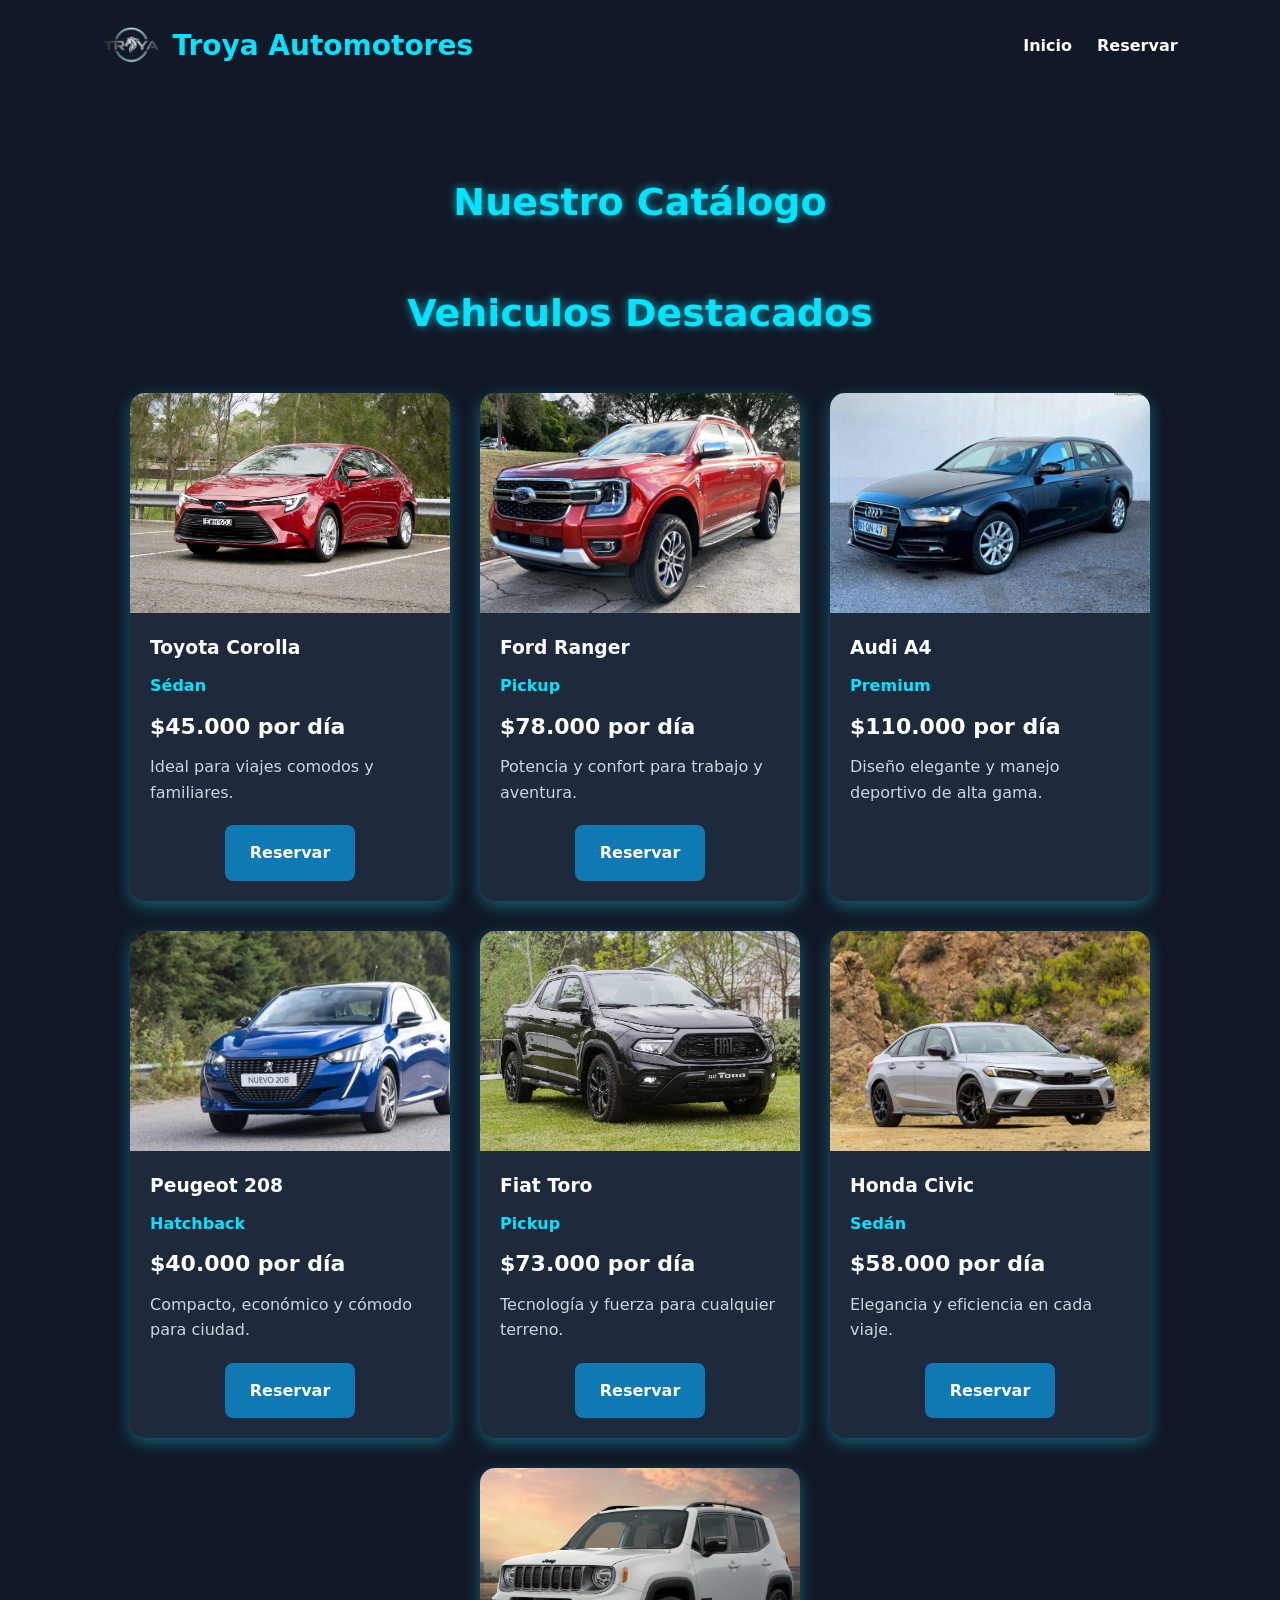
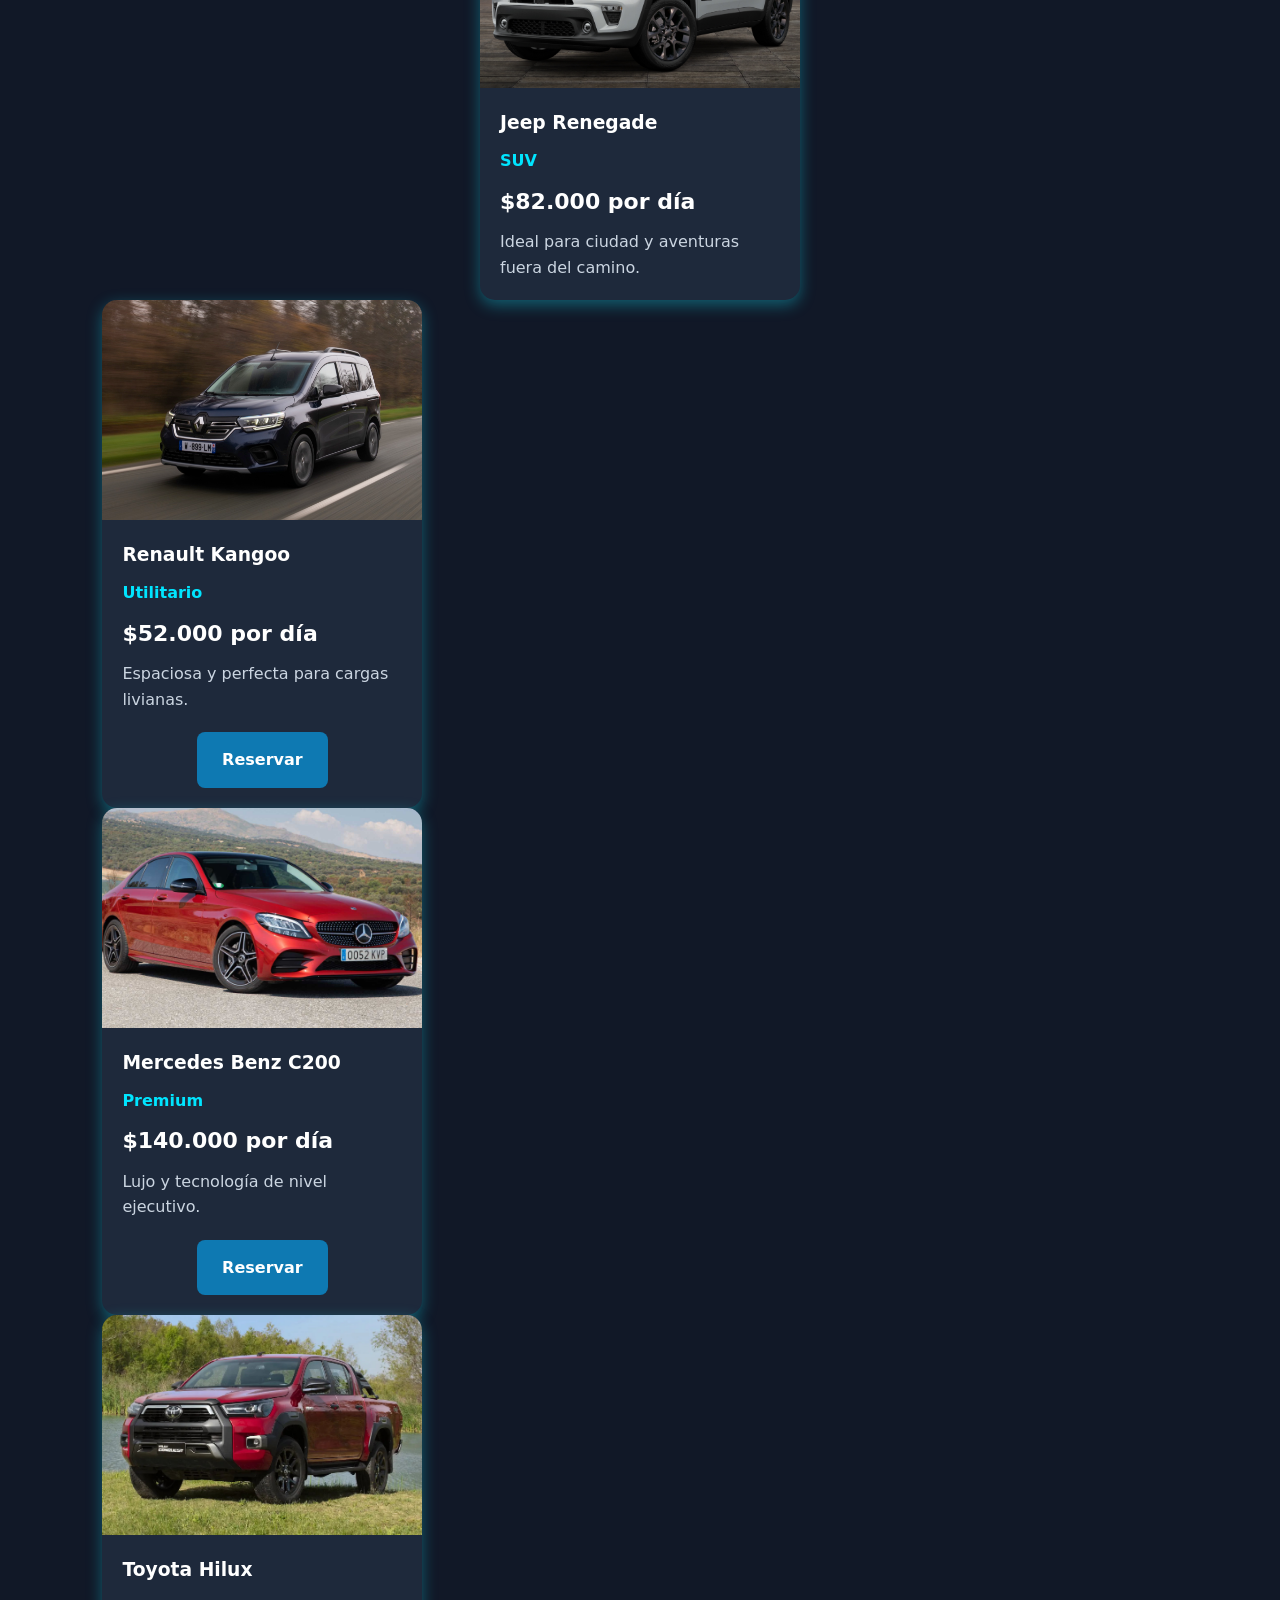
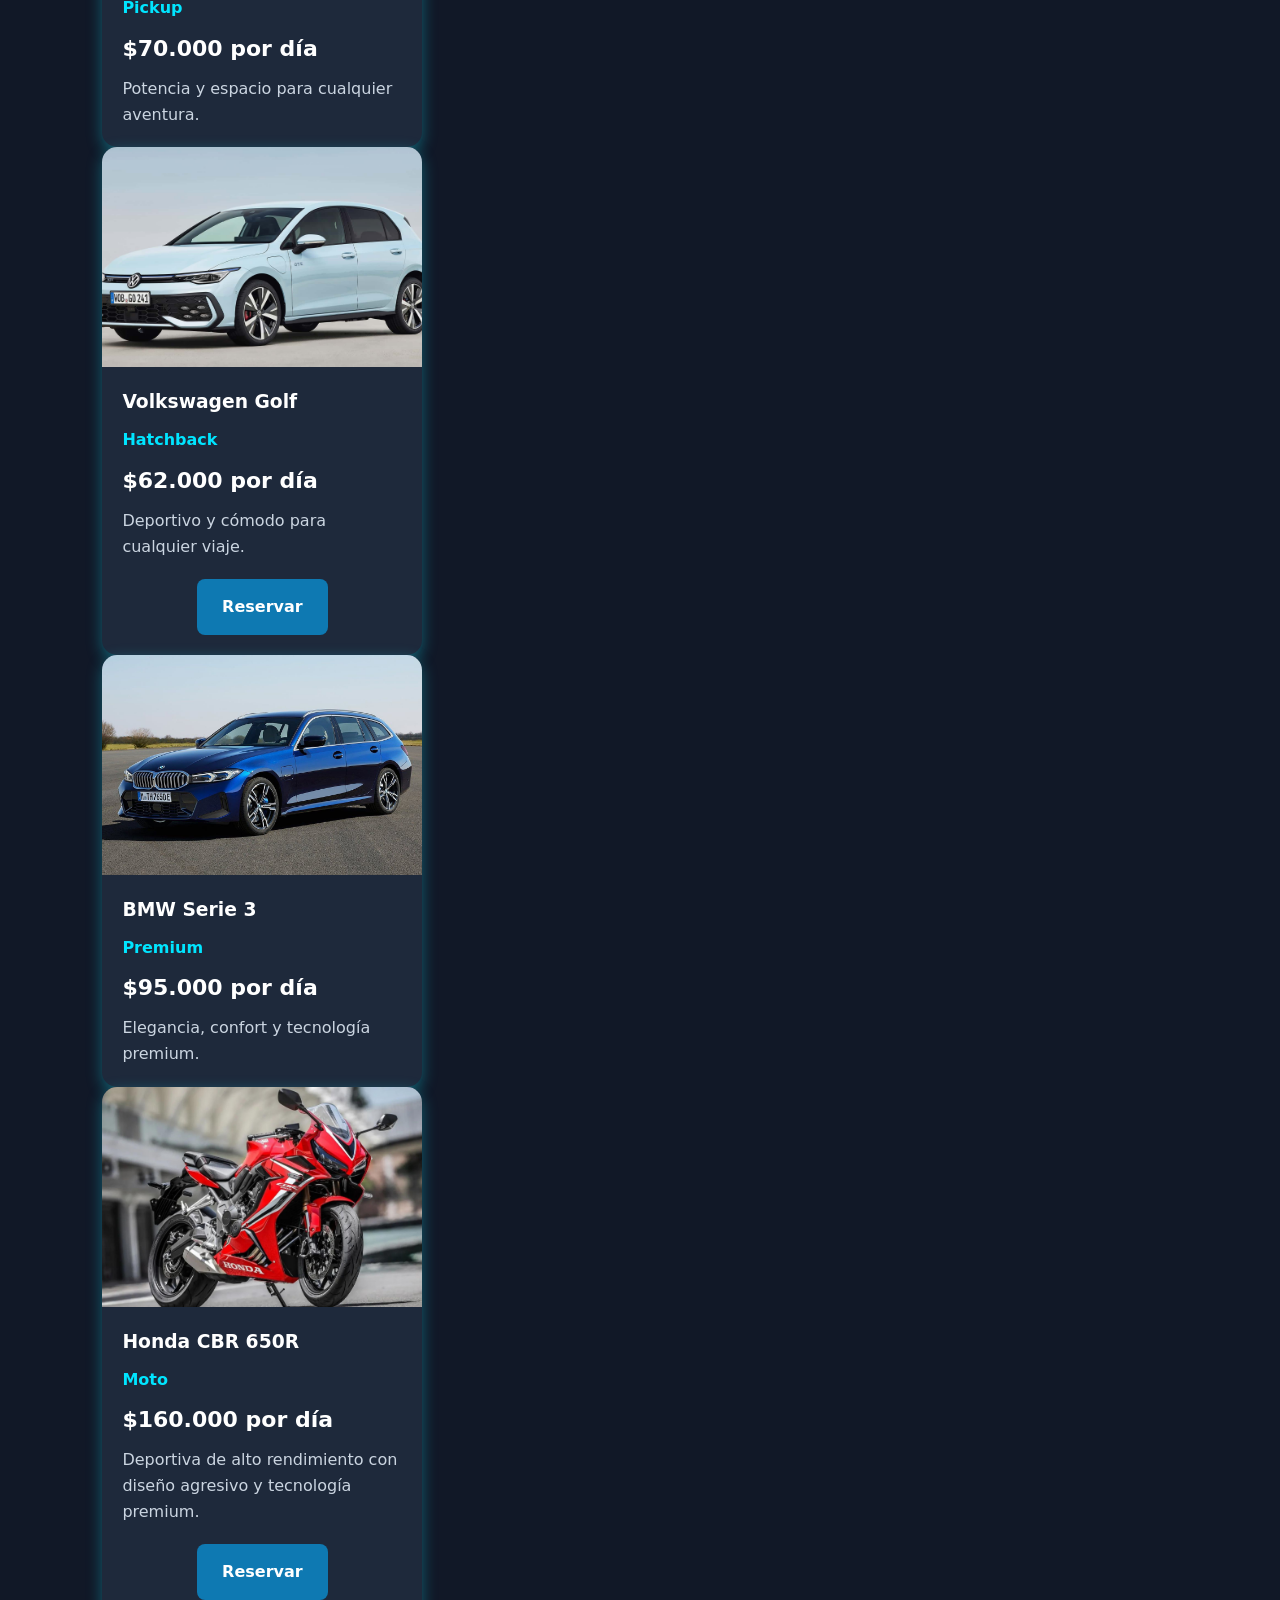
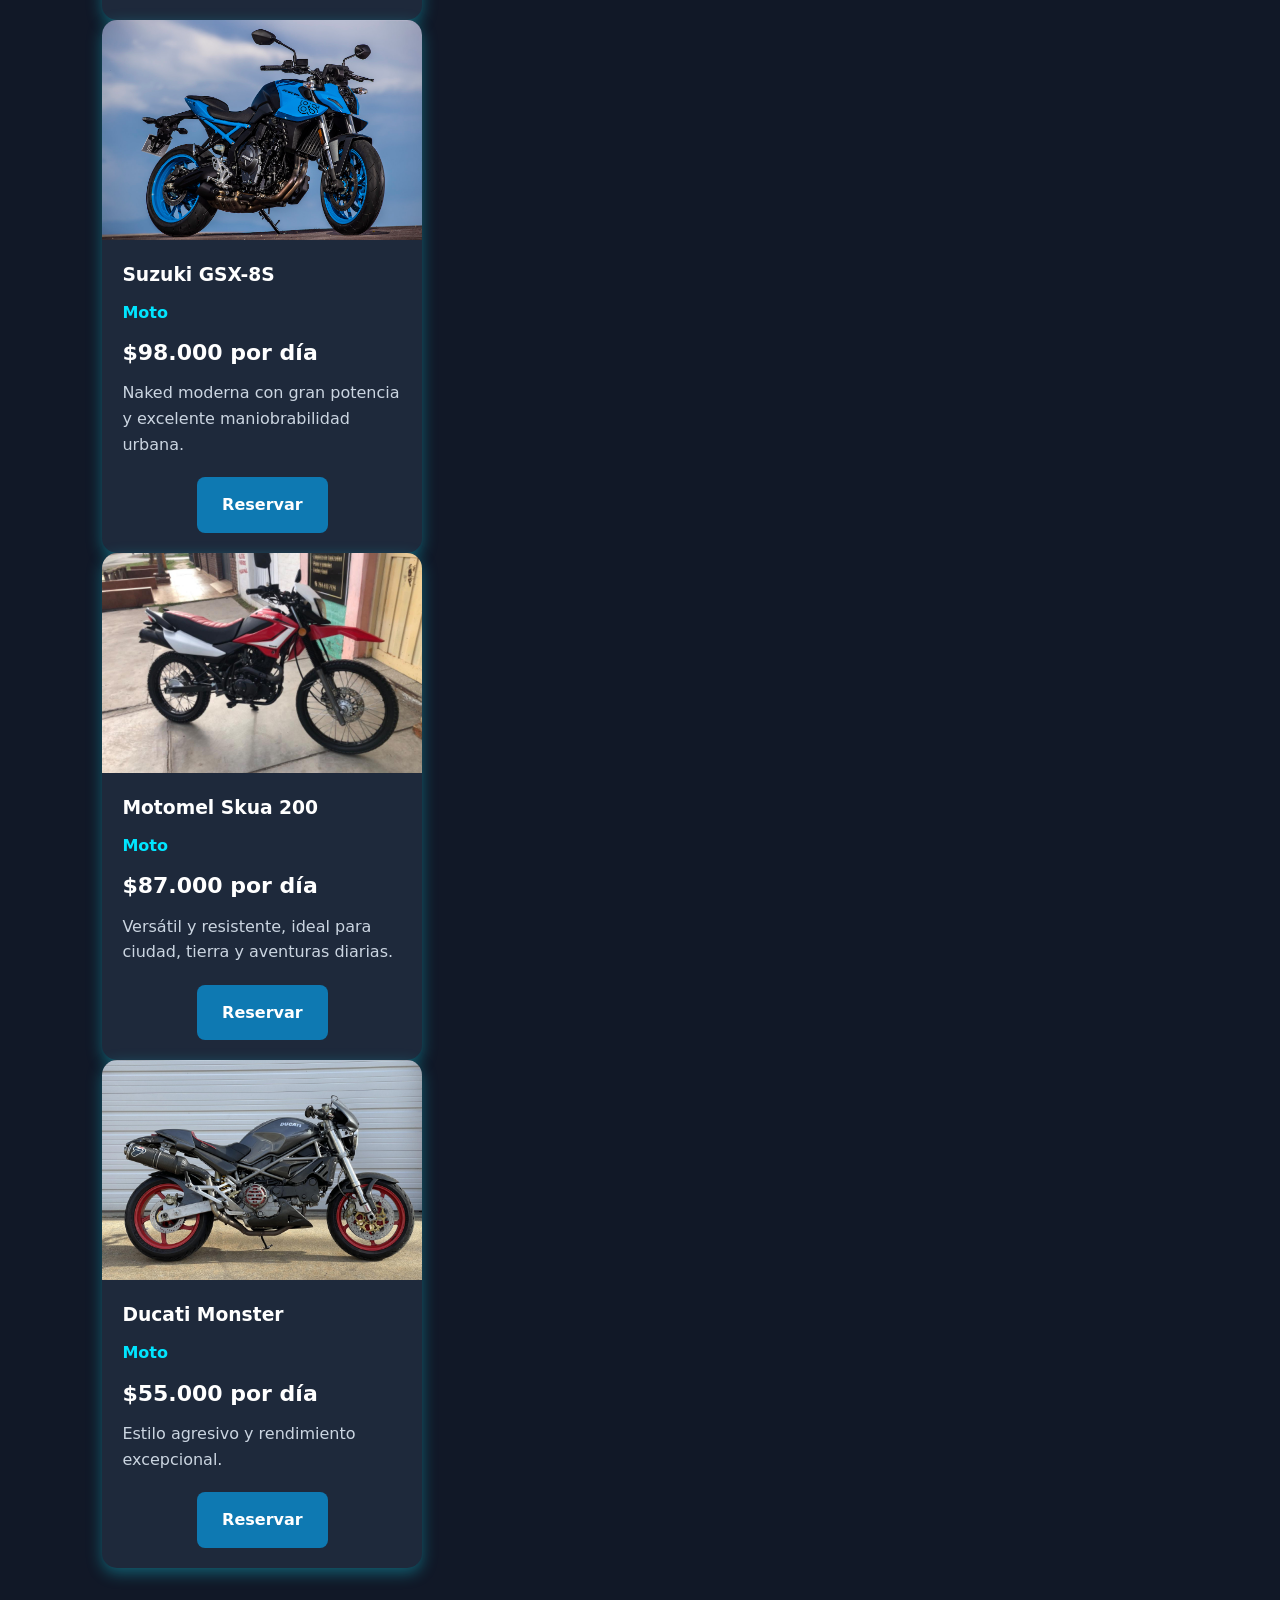
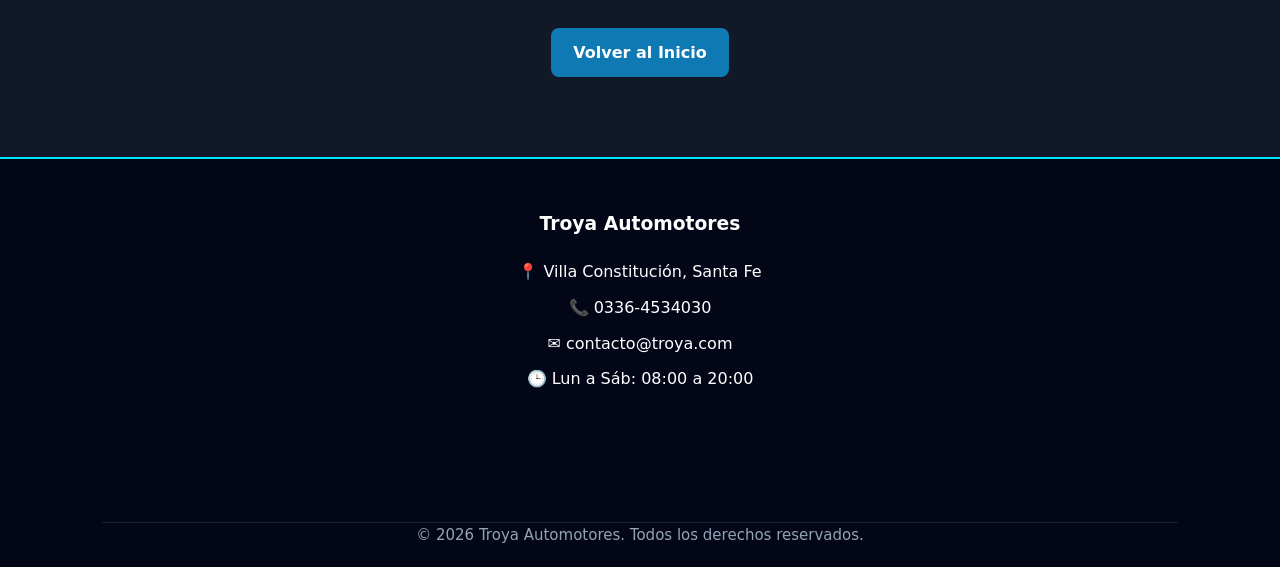
==== catalogo.html @ 3809ef0b "agregacion de autos" ====
<!doctype html>
<html lang="es">

<head>
    <meta charset="UTF-8" />

    <meta name="viewport" content="width=device-width, initial-scale=1.0" />

    <title>Catálogo | Troya Automotores</title>

    <link rel="stylesheet" href="css/styles.css" />

    <link rel="stylesheet" href="css/cards.css" />

    <link rel="stylesheet" href="css/responsive.css" />
</head>

<body>
    <header>
        <a href="index.html" class="logo">
            <img src="img/LOGO_troya.png" alt="Logo" />

            <h1>Troya Automotores</h1>
        </a>

        <nav>
            <ul>
                <li><a href="index.html">Inicio</a></li>

                <li><a href="reserva.html">Reservar</a></li>
            </ul>
        </nav>
    </header>

    <main>
        <section class="vehiculos" id="vehiculos">
            <h2>Nuestro Catálogo</h2>
            <h2>Vehiculos Destacados</h2>
            <div class="vehiculos-container">
                <article class="vehiculo-card">
                    <img src="/img/TOYOTA_COROLLA.jpeg" alt="Toyota Corolla" />
                    <h3>Toyota Corolla</h3>
                    <p class="tipo">Sédan</p>
                    <p class="precio">$45.000 por día</p>
                    <p class="descripcion">Ideal para viajes comodos y familiares.</p>
                    <a href="reserva.html" class="btn">
                        Reservar
                    </a>
                </article>

                <article class="vehiculo-card">
                    <img src="img/FORD_RANGER.jpg" alt="Ford Ranger" />

                    <h3>Ford Ranger</h3>

                    <p class="tipo">Pickup</p>

                    <p class="precio">$78.000 por día</p>

                    <p class="descripcion">
                        Potencia y confort para trabajo y aventura.
                    </p>
                    <a href="reserva.html" class="btn">
                        Reservar
                    </a>
                </article>

                <article class="vehiculo-card">
                    <img src="img/AUDI_A4.jpg" alt="Audi A4" />

                    <h3>Audi A4</h3>

                    <p class="tipo">Premium</p>

                    <p class="precio">$110.000 por día</p>

                    <p class="descripcion">
                        Diseño elegante y manejo deportivo de alta gama.
                    </p>
                </article>

                <article class="vehiculo-card">
                    <img src="/img/PEUGEOT_208.jpg" alt="Peugeot 208" />

                    <h3>Peugeot 208</h3>

                    <p class="tipo">Hatchback</p>

                    <p class="precio">$40.000 por día</p>

                    <p class="descripcion">
                        Compacto, económico y cómodo para ciudad.
                    </p>
                    <a href="reserva.html" class="btn">
                        Reservar
                    </a>
                </article>

                <article class="vehiculo-card">
                    <img src="/img/FIAT_TORO.jpg" alt="Fiat Toro" />

                    <h3>Fiat Toro</h3>

                    <p class="tipo">Pickup</p>

                    <p class="precio">$73.000 por día</p>

                    <p class="descripcion">
                        Tecnología y fuerza para cualquier terreno.
                    </p>
                    <a href="reserva.html" class="btn">
                        Reservar
                    </a>
                </article>

                <article class="vehiculo-card">
                    <img src="/img/HONDA_CIVIC.jpg" alt="Honda Civic" />

                    <h3>Honda Civic</h3>

                    <p class="tipo">Sedán</p>

                    <p class="precio">$58.000 por día</p>

                    <p class="descripcion">
                        Elegancia y eficiencia en cada viaje.
                    </p>
                    <a href="reserva.html" class="btn">
                        Reservar
                    </a>
                </article>

                <article class="vehiculo-card">
                    <img src="img/JEEP_RENEGADE.jpg" alt="Jeep Renegade" />

                    <h3>Jeep Renegade</h3>

                    <p class="tipo">SUV</p>

                    <p class="precio">$82.000 por día</p>

                    <p class="descripcion">
                        Ideal para ciudad y aventuras fuera del camino.
                    </p>
                </article>
            </div>

            <article class="vehiculo-card">
                <img src="/img/RENAULT_KANGOO.jpg" alt="Renault Kangoo" />

                <h3>Renault Kangoo</h3>

                <p class="tipo">Utilitario</p>

                <p class="precio">$52.000 por día</p>

                <p class="descripcion">
                    Espaciosa y perfecta para cargas livianas.
                </p>
                <a href="reserva.html" class="btn">
                    Reservar
                </a>
            </article>

            <article class="vehiculo-card">
                <img src="/img/MERCEDES_C200.jpg" alt="Mercedes Benz C200" />

                <h3>Mercedes Benz C200</h3>

                <p class="tipo">Premium</p>

                <p class="precio">$140.000 por día</p>

                <p class="descripcion">
                    Lujo y tecnología de nivel ejecutivo.
                </p>
                <a href="reserva.html" class="btn">
                    Reservar
                </a>
            </article>

            <article class="vehiculo-card">
                <img src="img/HILUX.jpeg" alt="Toyota Hilux" />

                <h3>Toyota Hilux</h3>

                <p class="tipo">Pickup</p>

                <p class="precio">$70.000 por día</p>

                <p class="descripcion">
                    Potencia y espacio para cualquier aventura.
                </p>
            </article>

            <article class="vehiculo-card">
                <img src="/img/VW_GOLF.jpg" alt="Volkswagen Golf" />

                <h3>Volkswagen Golf</h3>

                <p class="tipo">Hatchback</p>

                <p class="precio">$62.000 por día</p>

                <p class="descripcion">
                    Deportivo y cómodo para cualquier viaje.
                </p>
                <a href="reserva.html" class="btn">
                    Reservar
                </a>
            </article>

            <article class="vehiculo-card">
                <img src="img/BMW_SERIES3.jpeg" alt="BMW Serie 3" />

                <h3>BMW Serie 3</h3>

                <p class="tipo">Premium</p>

                <p class="precio">$95.000 por día</p>

                <p class="descripcion">Elegancia, confort y tecnología premium.</p>
            </article>

            <article class="vehiculo-card">
                <img src="/img/CBR.jpg" alt="Honda CBR 650R" />

                <h3>Honda CBR 650R </h3>

                <p class="tipo">Moto</p>

                <p class="precio">$160.000 por día</p>

                <p class="descripcion">
                    Deportiva de alto rendimiento con diseño agresivo y tecnología premium.
                </p>
                <a href="reserva.html" class="btn">
                    Reservar
                </a>
            </article>

            <article class="vehiculo-card">
                <img src="/img/SUZUKI_GSX.jpg" alt="SUZUKI GSX-8S" />

                <h3>Suzuki GSX-8S</h3>

                <p class="tipo">Moto</p>

                <p class="precio">$98.000 por día</p>

                <p class="descripcion">
                    Naked moderna con gran potencia y excelente maniobrabilidad urbana.
                </p>
                <a href="reserva.html" class="btn">
                    Reservar
                </a>
            </article>

            <article class="vehiculo-card">
                <img src="/img/SKUA.jpg" alt="Motomel Skua" />

                <h3>Motomel Skua 200</h3>

                <p class="tipo">Moto</p>

                <p class="precio">$87.000 por día</p>

                <p class="descripcion">
                    Versátil y resistente, ideal para ciudad, tierra y aventuras diarias.
                </p>
                <a href="reserva.html" class="btn">
                    Reservar
                </a>
            </article>

            <article class="vehiculo-card">
                <img src="/img/DUCATI_MONSTER.jpeg" alt="Ducati Monster" />

                <h3>Ducati Monster</h3>

                <p class="tipo">Moto</p>

                <p class="precio">$55.000 por día</p>

                <p class="descripcion">
                    Estilo agresivo y rendimiento excepcional.
                </p>
                <a href="reserva.html" class="btn">
                    Reservar
                </a>
            </article>
            </div>
            <div class="volver-inicio">

                <a href="index.html" class="btn">
                    Volver al Inicio
                </a>

            </div>
        </section>

        </section>
    </main>
    <footer>

        <div class="footer-info">

            <h3>Troya Automotores</h3>

            <p>📍 Villa Constitución, Santa Fe</p>

            <p>📞 0336-4534030</p>

            <p>✉ contacto@troya.com</p>

            <p>🕒 Lun a Sáb: 08:00 a 20:00</p>

        </div>
        <div class="footer-copy">
            <p>
                © 2026 Troya Automotores. Todos los derechos reservados.
            </p>
        </div>

    </footer>
</body>

</html>
---- css/styles.css ----
/* RESET */
* {
  margin: 0;
  padding: 0;
  box-sizing: border-box;
}

html {
  scroll-behavior: smooth;
}

/* GENERALES */
body {
  font-family:
    system-ui,
    -apple-system,
    BlinkMacSystemFont,
    "Segoe UI",
    Roboto,
    Oxygen,
    Ubuntu,
    Cantarell,
    "Open Sans",
    "Helvetica Neue",
    sans-serif;

  background-color: #0b0f19;

  color: white;

  line-height: 1.6;
}

img {
  width: 100%;
  display: block;
}

a {
  text-decoration: none;
}

ul {
  list-style: none;
}

/* BOTONES */
.btn {
  background-color: #0e79b2;

  color: white;

  padding: 12px 22px;

  border-radius: 8px;

  font-weight: bold;

  transition: 0.3s;
}

.btn:hover {
  background-color: #084298;
}

/* HEADER */
header {
  background-color: #111827;

  display: flex;

  justify-content: space-between;

  align-items: center;

  padding: 20px 8%;

  box-shadow: 0 2px 10px rgba(0, 0, 0, 0.1);

  position: sticky;

  top: 0;

  z-index: 100;
}
header .btn {
  width: fit-content;
}

.logo {
  display: flex;

  align-items: center;

  gap: 10px;
}

.logo img {
  width: 60px;
}

.logo h1 {
  color: #00e5ff;

  font-size: 28px;
}

nav ul {
  display: flex;

  gap: 25px;
}

nav a {
  color: white;

  font-weight: 600;

  position: relative;

  transition: 0.3s;
}

nav a::after {
  content: "";

  position: absolute;

  left: 0;
  bottom: -6px;

  width: 0%;
  height: 2px;

  background-color: #00e5ff;

  transition: 0.3s;
}

nav a:hover::after {
  width: 100%;
}

nav a:hover {
  color: #00e5ff;
}

/* HERO */
.hero {
  min-height: 100vh;

  background-image: url(/img/INICIO.png);

  background-size: cover;

  background-position: center;

  position: relative;

  display: flex;

  align-items: center;

  justify-content: flex-start;

  text-align: left;

  padding: 0 8%;
}

.overlay {
  position: absolute;

  width: 100%;
  height: 100%;

  background-color: rgba(0, 0, 0, 0.1);

  top: 0;
  left: 0;

  pointer-events: none;
}

.hero-content {
  position: relative;

  z-index: 2;

  max-width: 700px;

  display: flex;

  flex-direction: column;

  align-items: flex-start;

  gap: 20px;

  transform: translateY(20px);
}

.hero-content h2 {
  font-size: 64px;

  line-height: 1.1;

  color: #00f0ff;

  text-shadow:
    0 0 10px rgba(0, 229, 255, 0.8),
    0 0 20px rgba(0, 229, 255, 0.7),
    0 0 40px rgba(0, 229, 255, 0.5);
}

.hero-content p {
  font-size: 22px;

  max-width: 600px;

  color: #f1f5f9;

  line-height: 1.7;
}

.hero-content .btn {
  margin-top: 10px;
}
/* HERO RESERVA */
.hero-reserva {
  min-height: 60vh;

  background-image: url(/img/BANNER.png);

  background-size: cover;

  background-position: center;

  position: relative;

  display: flex;

  align-items: center;

  justify-content: center;

  text-align: center;

  padding: 0 8%;
}

.hero-reserva-content {
  position: relative;

  z-index: 2;

  max-width: 800px;

  padding: 40px;

  border-radius: 20px;
}

.hero-reserva-content h2 {
  font-size: 60px;

  color: #00e5ff;

  margin-bottom: 20px;

  text-shadow: 0 0 20px rgba(0, 229, 255, 0.8);
}

.hero-reserva-content p {
  font-size: 22px;

  color: #f1f5f9;
}

/* FORMULARIO */
.reserva-section {
  padding: 100px 8%;
}

.form-reserva {
  background-color: #111827;

  padding: 50px;

  border-radius: 20px;

  display: flex;

  flex-direction: column;

  gap: 30px;

  box-shadow: 0 0 25px rgba(0, 229, 255, 0.25);

  max-width: 1000px;

  margin: auto;
}

.form-group {
  display: flex;

  flex-direction: column;

  gap: 10px;
}

.form-group label {
  color: #00e5ff;

  font-weight: bold;
}

.form-group input,
.form-group select,
.form-group textarea {
  padding: 15px;

  border: 2px solid transparent;

  border-radius: 10px;

  background-color: #1e293b;

  color: white;

  font-size: 16px;

  outline: none;

  transition: 0.3s;
}

.form-group input:focus,
.form-group select:focus,
.form-group textarea:focus {
  border-color: #00e5ff;

  box-shadow: 0 0 15px rgba(0, 229, 255, 0.5);
}

.radio-group,
.checkbox-group {
  display: flex;

  flex-wrap: wrap;

  gap: 20px;

  color: white;
}

.form-buttons {
  display: flex;

  justify-content: center;

  gap: 20px;

  flex-wrap: wrap;
}

.limpiar {
  background-color: #ef4444;
}

.limpiar:hover {
  background-color: #dc2626;
}

/* SECCIONES */
section {
  padding: 80px 8%;
}

section h2 {
  text-align: center;

  font-size: 38px;

  margin-bottom: 50px;

  color: #00e5ff;

  text-shadow: 0 0 10px rgba(19, 225, 248, 0.7);
}

/* NOSOTROS */
.nosotros {
  display: flex;

  align-items: center;

  justify-content: space-between;

  gap: 60px;

  min-height: 80vh;

  padding: 100px 8%;
}

.nosotros-text {
  flex: 2;
}

.nosotros-text h2 {
  font-size: 42px;

  text-align: left;

  margin-bottom: 30px;
}

.nosotros-text p {
  font-size: 18px;

  margin-bottom: 25px;

  color: #cbd5e1;

  line-height: 1.8;
}

.nosotros-image {
  flex: 1;
}

.nosotros-image img {
  border-radius: 20px;
}

/* FOOTER */
footer {
  background-color: #020617;

  color: white;

  border-top: 2px solid #00e5ff;

  display: flex;

  justify-content: center;

  align-items: flex-start;

  flex-wrap: wrap;

  gap: 120px;

  padding: 50px 8% 10px;

  text-align: center;
}

footer h3 {
  margin-bottom: 20px;
}

footer p {
  margin-bottom: 10px;
}
.footer-copy {
  width: 100%;

  text-align: center;

  border-top: 1px solid rgba(255, 255, 255, 0.1);
}

.footer-copy p {
  color: #94a3b8;

  font-size: 15px;
}
---- css/cards.css ----
/* SERVICIOS */
.cards-container {
  display: flex;

  justify-content: center;

  flex-wrap: wrap;

  gap: 40px;

  padding-top: 30px;
}

.card {
  background-color: #1e293b;

  width: 320px;

  height: 260px;

  border-radius: 20px;

  overflow: hidden;

  position: relative;

  display: flex;

  flex-direction: column;

  justify-content: flex-end;

  padding: 25px;

  box-shadow: 0 5px 15px rgba(19, 225, 248, 0.35);

  transition: 0.3s;
}

.card:hover {
  transform: translateY(-10px);

  box-shadow: 0 0 25px rgba(19, 225, 248, 0.8);
}

.card img {
  position: absolute;

  top: 0;
  left: 0;

  width: 100%;

  height: 100%;

  object-fit: cover;

  z-index: 1;
}
.card::before {
  content: "";

  position: absolute;

  inset: 0;

  background: rgba(0, 0, 0, 0.55);

  z-index: 2;
}

.card h3,
.card p {
  position: relative;

  z-index: 3;
}

.card h3 {
  color: #00e5ff;

  margin-bottom: 10px;

  font-size: 28px;
}
.card p {
  color: #f1f5f9;

  font-size: 17px;

  line-height: 1.6;
}

/* VEHICULOS */
.vehiculos {
  background-color: #111827;
}

.vehiculos-container {
  display: flex;

  justify-content: center;

  align-items: stretch;

  gap: 30px;

  flex-wrap: wrap;
}

.vehiculo-card {
  background-color: #1e293b;

  width: 320px;

  border-radius: 15px;

  overflow: hidden;

  box-shadow: 0 5px 15px rgba(19, 225, 248, 0.35);

  transition: 0.3s;

  display: flex;

  flex-direction: column;
}

.vehiculo-card:hover {
  transform: translateY(-10px);

  box-shadow: 0 0 25px rgba(19, 225, 248, 0.8);
}

.vehiculo-card img {
  height: 220px;

  object-fit: cover;
}

.vehiculo-card h3 {
  padding: 20px 20px 10px;
}

.vehiculo-card .btn {
  margin-top: auto;

  align-self: center;

  margin-bottom: 20px;

  padding: 15px 25px;
}

.tipo {
  color: #00e5ff;

  font-weight: bold;

  padding: 0 20px;
}

.precio {
  font-size: 22px;

  font-weight: bold;

  padding: 10px 20px;

  color: white;
}

.descripcion {
  padding: 0 20px 20px;

  color: #cbd5e1;
}
.volver-inicio {
  display: flex;

  justify-content: center;

  margin-top: 60px;
}
/* DESTACADOS */
.destacados {
  background-color: #111827;
}

.mini-carrusel {
  display: flex;

  gap: 25px;

  overflow-x: auto;

  padding-bottom: 20px;
}

.mini-carrusel .vehiculo-card {
  min-width: 320px;

  flex-shrink: 0;
}

.ver-mas {
  margin-top: 50px;

  display: flex;

  justify-content: center;
}
---- css/responsive.css ----
@media (max-width: 1200px) {
  .hero-content h2 {
    font-size: 52px;
  }

  .cards-container,
  .vehiculos-container {
    gap: 30px;
  }
}

@media (max-width: 992px) {
  header {
    flex-direction: column;

    gap: 20px;

    padding: 20px;
  }

  nav ul {
    flex-wrap: wrap;

    justify-content: center;
  }

  .hero {
    justify-content: center;

    text-align: center;

    padding: 100px 30px;
  }

  .hero-content {
    align-items: center;
  }

  .hero-content h2 {
    font-size: 46px;
  }

  .hero-content p {
    font-size: 18px;
  }

  .nosotros {
    flex-direction: column;

    text-align: center;
  }

  .nosotros-text h2 {
    text-align: center;
  }

  footer {
    gap: 50px;
  }
}

@media (max-width: 768px) {
  header {
    padding: 15px 20px;

    gap: 12px;

    position: relative;
  }

  .logo {
    flex-direction: column;

    gap: 5px;
  }

  .logo img {
    width: 45px;
  }

  .logo h1 {
    font-size: 26px;
  }

  nav ul {
    flex-direction: column;

    gap: 10px;
  }

  nav a {
    font-size: 17px;
  }

  header .btn {
    width: auto;

    padding: 10px 18px;

    font-size: 15px;
  }

  .hero {
    min-height: 50vh;

    background-position: left 10%;
  }

  .hero-content h2 {
    font-size: 34px;
  }

  .hero-content p {
    font-size: 16px;
  }

  section {
    padding: 60px 20px;
  }

  .card {
    width: 100%;
    max-width: 350px;

    height: 300px;
  }
}

@media (max-width: 480px) {
  header {
    padding: 15px;
  }

  .hero-content h2 {
    font-size: 30px;
  }

  .hero-content p {
    font-size: 15px;
  }

  section h2 {
    font-size: 26px;
  }

  .card {
    height: 320px;
  }

  .vehiculo-card img {
    height: 200px;
  }

  footer {
    padding: 40px 20px;
  }
}

@media (max-width: 300px) {
  body {
    overflow-x: hidden;
  }

  .hero-content h2 {
    font-size: 24px;
  }

  .hero-content p {
    font-size: 14px;
  }

  .logo h1 {
    font-size: 18px;
  }

  nav ul {
    gap: 12px;
  }

  .btn {
    padding: 10px;
    font-size: 14px;
  }
}
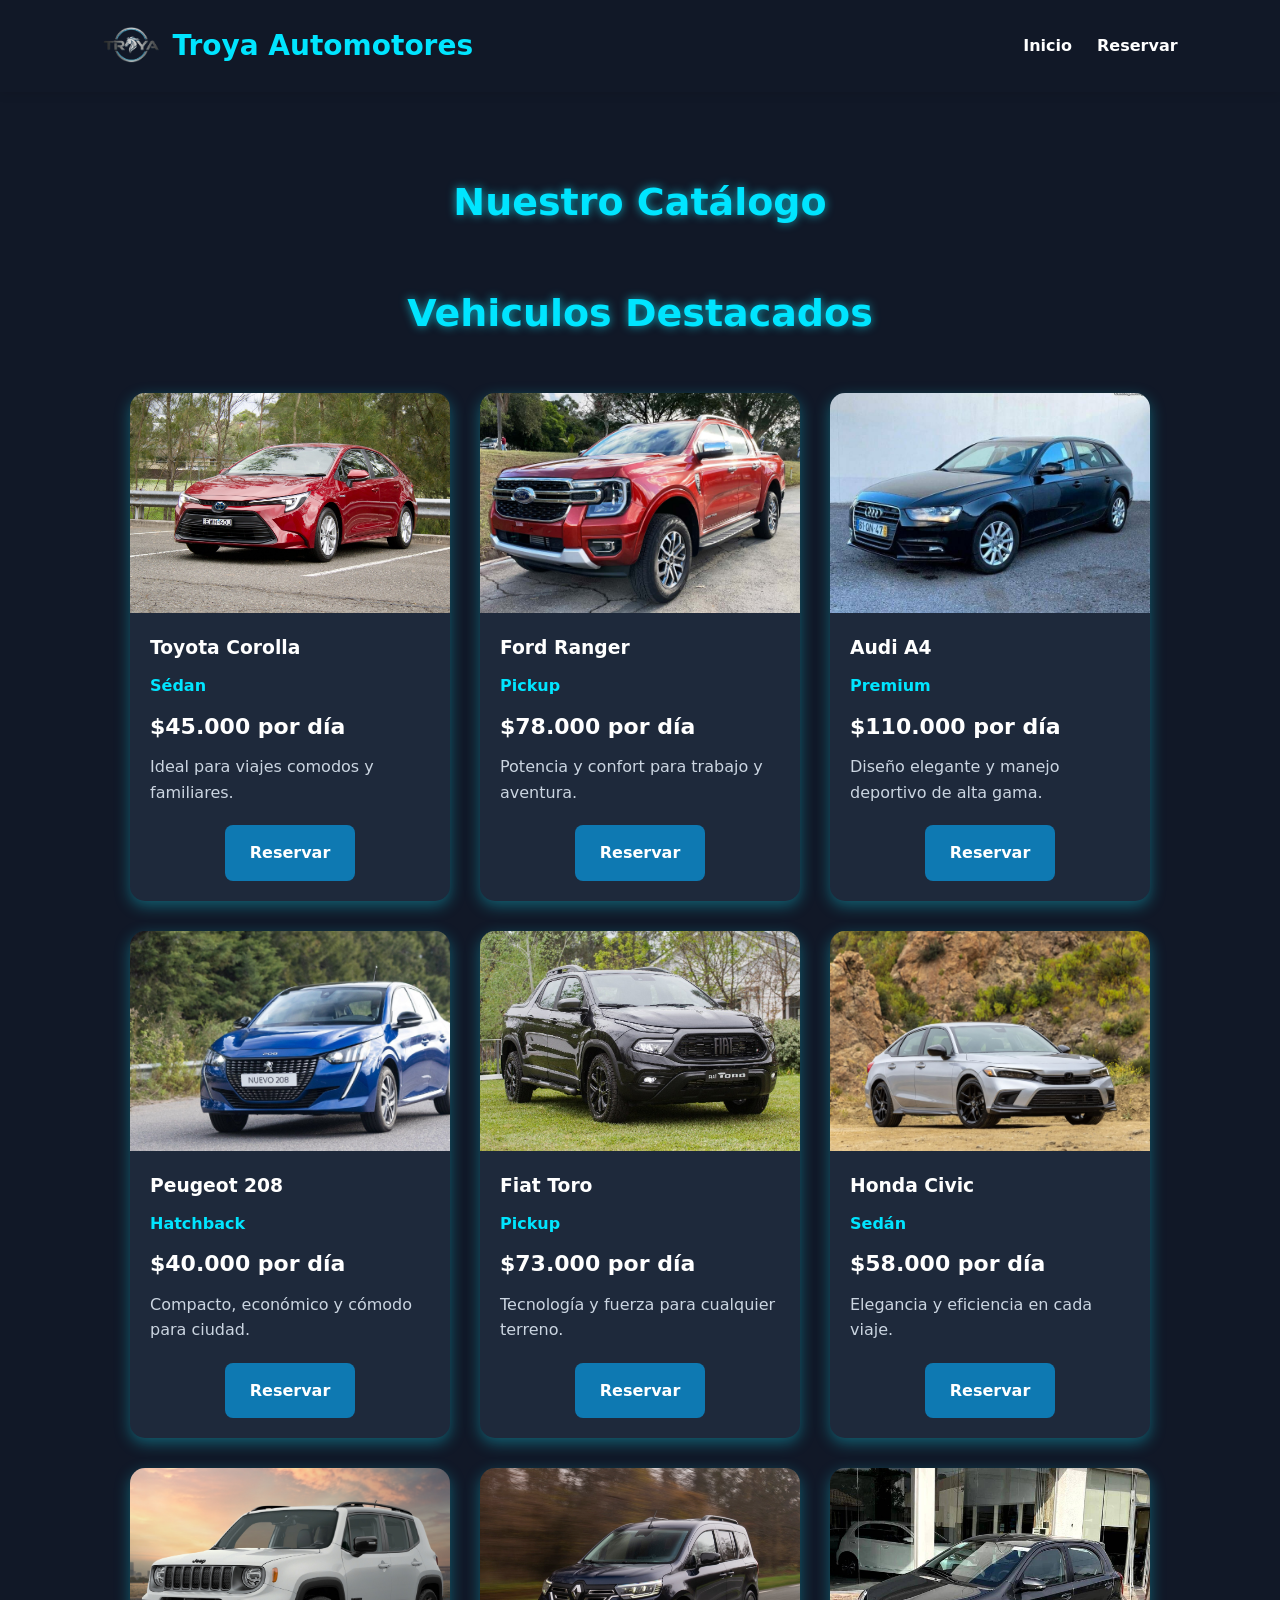
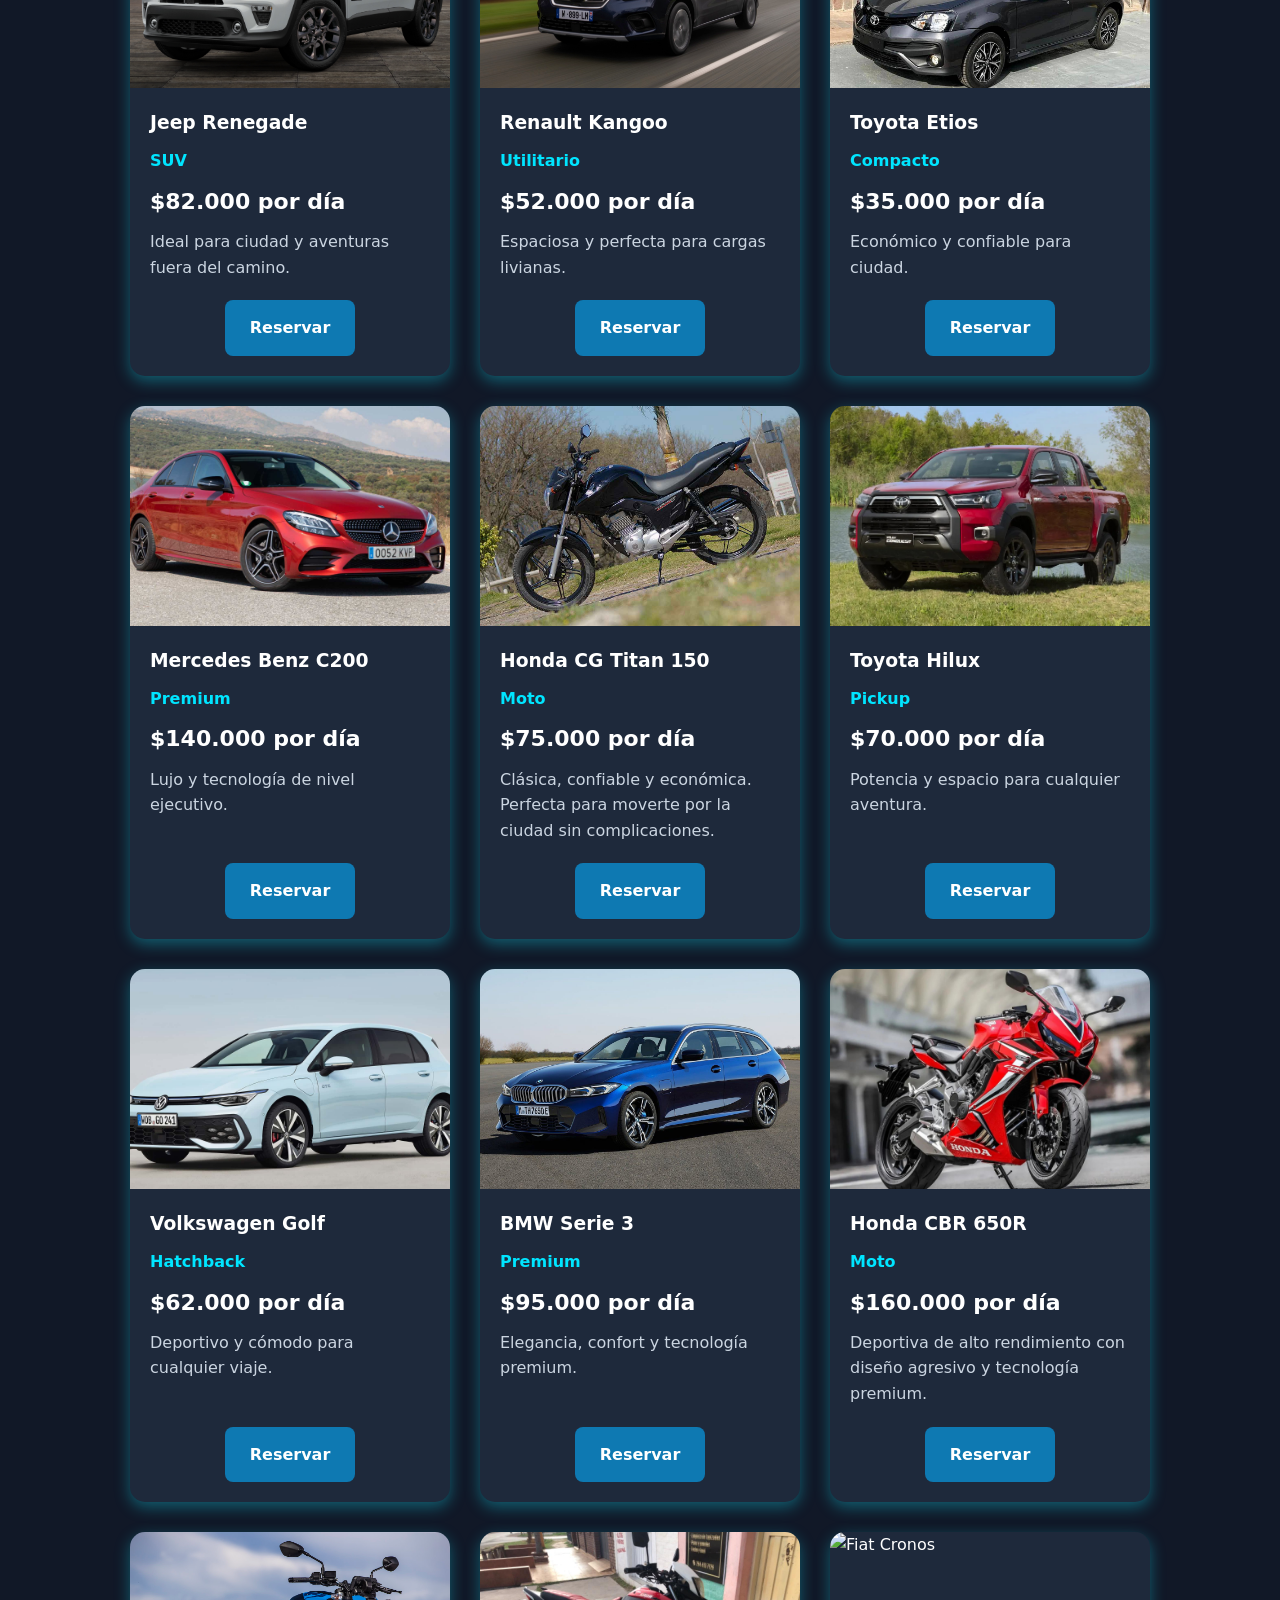
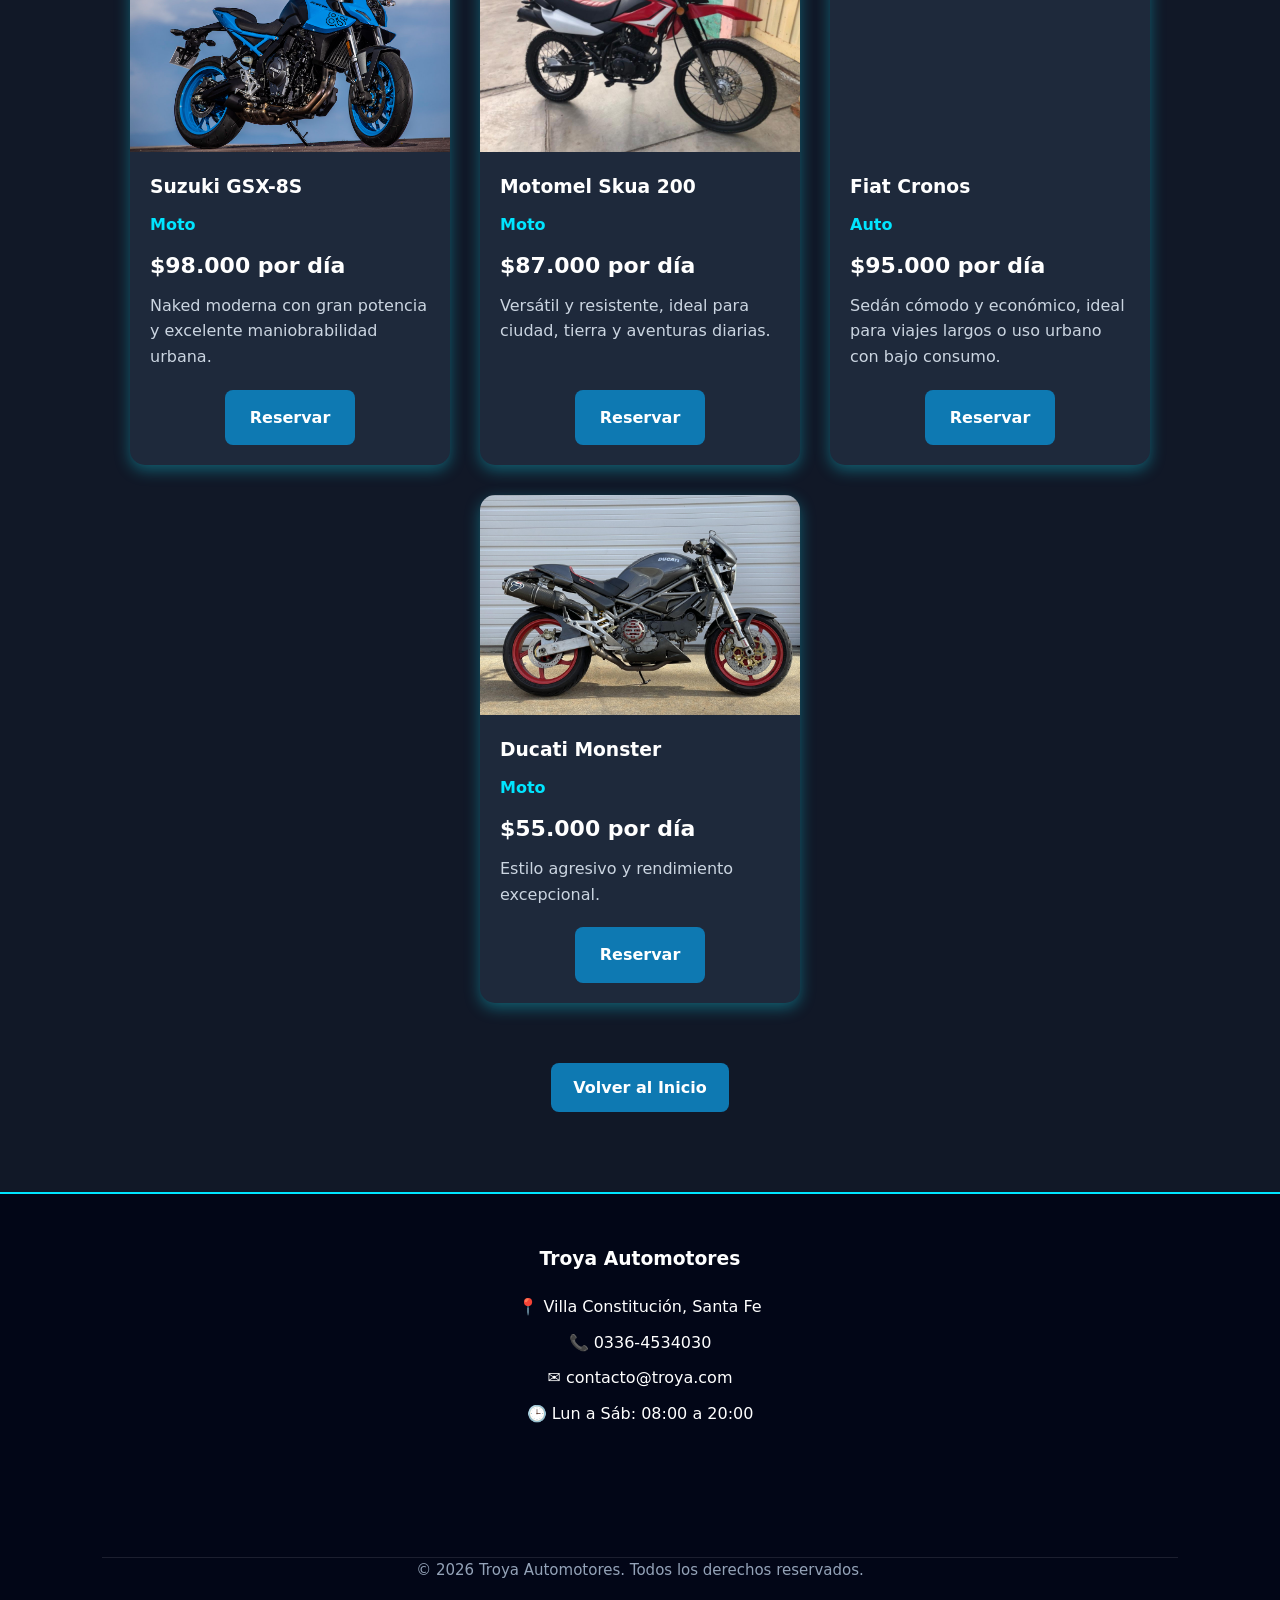
==== commit 767839b5: "agregacion de autos" ====
--- a/catalogo.html
+++ b/catalogo.html
@@ -77,6 +77,9 @@
                     <p class="descripcion">
                         Diseño elegante y manejo deportivo de alta gama.
                     </p>
+                    <a href="reserva.html" class="btn">
+                        Reservar
+                    </a>
                 </article>
 
                 <article class="vehiculo-card">
@@ -142,153 +145,210 @@
                     <p class="descripcion">
                         Ideal para ciudad y aventuras fuera del camino.
                     </p>
-                </article>
-            </div>
-
-            <article class="vehiculo-card">
-                <img src="/img/RENAULT_KANGOO.jpg" alt="Renault Kangoo" />
-
-                <h3>Renault Kangoo</h3>
-
-                <p class="tipo">Utilitario</p>
-
-                <p class="precio">$52.000 por día</p>
-
-                <p class="descripcion">
-                    Espaciosa y perfecta para cargas livianas.
-                </p>
-                <a href="reserva.html" class="btn">
-                    Reservar
-                </a>
-            </article>
-
-            <article class="vehiculo-card">
-                <img src="/img/MERCEDES_C200.jpg" alt="Mercedes Benz C200" />
-
-                <h3>Mercedes Benz C200</h3>
-
-                <p class="tipo">Premium</p>
-
-                <p class="precio">$140.000 por día</p>
-
-                <p class="descripcion">
-                    Lujo y tecnología de nivel ejecutivo.
-                </p>
-                <a href="reserva.html" class="btn">
-                    Reservar
-                </a>
-            </article>
-
-            <article class="vehiculo-card">
-                <img src="img/HILUX.jpeg" alt="Toyota Hilux" />
-
-                <h3>Toyota Hilux</h3>
-
-                <p class="tipo">Pickup</p>
-
-                <p class="precio">$70.000 por día</p>
-
-                <p class="descripcion">
-                    Potencia y espacio para cualquier aventura.
-                </p>
-            </article>
-
-            <article class="vehiculo-card">
-                <img src="/img/VW_GOLF.jpg" alt="Volkswagen Golf" />
-
-                <h3>Volkswagen Golf</h3>
-
-                <p class="tipo">Hatchback</p>
-
-                <p class="precio">$62.000 por día</p>
-
-                <p class="descripcion">
-                    Deportivo y cómodo para cualquier viaje.
-                </p>
-                <a href="reserva.html" class="btn">
-                    Reservar
-                </a>
-            </article>
-
-            <article class="vehiculo-card">
-                <img src="img/BMW_SERIES3.jpeg" alt="BMW Serie 3" />
-
-                <h3>BMW Serie 3</h3>
-
-                <p class="tipo">Premium</p>
-
-                <p class="precio">$95.000 por día</p>
-
-                <p class="descripcion">Elegancia, confort y tecnología premium.</p>
-            </article>
-
-            <article class="vehiculo-card">
-                <img src="/img/CBR.jpg" alt="Honda CBR 650R" />
-
-                <h3>Honda CBR 650R </h3>
-
-                <p class="tipo">Moto</p>
-
-                <p class="precio">$160.000 por día</p>
-
-                <p class="descripcion">
-                    Deportiva de alto rendimiento con diseño agresivo y tecnología premium.
-                </p>
-                <a href="reserva.html" class="btn">
-                    Reservar
-                </a>
-            </article>
-
-            <article class="vehiculo-card">
-                <img src="/img/SUZUKI_GSX.jpg" alt="SUZUKI GSX-8S" />
-
-                <h3>Suzuki GSX-8S</h3>
-
-                <p class="tipo">Moto</p>
-
-                <p class="precio">$98.000 por día</p>
-
-                <p class="descripcion">
-                    Naked moderna con gran potencia y excelente maniobrabilidad urbana.
-                </p>
-                <a href="reserva.html" class="btn">
-                    Reservar
-                </a>
-            </article>
-
-            <article class="vehiculo-card">
-                <img src="/img/SKUA.jpg" alt="Motomel Skua" />
-
-                <h3>Motomel Skua 200</h3>
-
-                <p class="tipo">Moto</p>
-
-                <p class="precio">$87.000 por día</p>
-
-                <p class="descripcion">
-                    Versátil y resistente, ideal para ciudad, tierra y aventuras diarias.
-                </p>
-                <a href="reserva.html" class="btn">
-                    Reservar
-                </a>
-            </article>
-
-            <article class="vehiculo-card">
-                <img src="/img/DUCATI_MONSTER.jpeg" alt="Ducati Monster" />
-
-                <h3>Ducati Monster</h3>
-
-                <p class="tipo">Moto</p>
-
-                <p class="precio">$55.000 por día</p>
-
-                <p class="descripcion">
-                    Estilo agresivo y rendimiento excepcional.
-                </p>
-                <a href="reserva.html" class="btn">
-                    Reservar
-                </a>
-            </article>
+                    <a href="reserva.html" class="btn">
+                        Reservar
+                    </a>
+                </article>
+
+                <article class="vehiculo-card">
+                    <img src="/img/RENAULT_KANGOO.jpg" alt="Renault Kangoo" />
+
+                    <h3>Renault Kangoo</h3>
+
+                    <p class="tipo">Utilitario</p>
+
+                    <p class="precio">$52.000 por día</p>
+
+                    <p class="descripcion">
+                        Espaciosa y perfecta para cargas livianas.
+                    </p>
+                    <a href="reserva.html" class="btn">
+                        Reservar
+                    </a>
+                </article>
+
+                <article class="vehiculo-card">
+                    <img src="img/TOYOTA_ETIOS.jpg" alt="Toyota Etios" />
+
+                    <h3>Toyota Etios</h3>
+
+                    <p class="tipo">Compacto</p>
+
+                    <p class="precio">$35.000 por día</p>
+
+                    <p class="descripcion">
+                        Económico y confiable para ciudad.
+                    </p>
+                    <a href="reserva.html" class="btn">
+                        Reservar
+                    </a>
+                </article>
+
+                <article class="vehiculo-card">
+                    <img src="/img/MERCEDES_C200.jpg" alt="Mercedes Benz C200" />
+
+                    <h3>Mercedes Benz C200</h3>
+
+                    <p class="tipo">Premium</p>
+
+                    <p class="precio">$140.000 por día</p>
+
+                    <p class="descripcion">
+                        Lujo y tecnología de nivel ejecutivo.
+                    </p>
+                    <a href="reserva.html" class="btn">
+                        Reservar
+                    </a>
+                </article>
+                <article class="vehiculo-card">
+                    <img src="img/CG_TITAN.jpg" alt="Honda CG Titan 150" />
+
+                    <h3>Honda CG Titan 150</h3>
+
+                    <p class="tipo">Moto</p>
+
+                    <p class="precio">$75.000 por día</p>
+
+                    <p class="descripcion">
+                        Clásica, confiable y económica. Perfecta para moverte por la ciudad sin complicaciones.
+                    </p>
+
+                    <a href="reserva.html" class="btn">
+                        Reservar
+                    </a>
+                </article>
+
+                <article class="vehiculo-card">
+                    <img src="img/HILUX.jpeg" alt="Toyota Hilux" />
+
+                    <h3>Toyota Hilux</h3>
+
+                    <p class="tipo">Pickup</p>
+
+                    <p class="precio">$70.000 por día</p>
+
+                    <p class="descripcion">
+                        Potencia y espacio para cualquier aventura.
+                    </p>
+                    <a href="reserva.html" class="btn">
+                        Reservar
+                    </a>
+                </article>
+
+                <article class="vehiculo-card">
+                    <img src="/img/VW_GOLF.jpg" alt="Volkswagen Golf" />
+
+                    <h3>Volkswagen Golf</h3>
+
+                    <p class="tipo">Hatchback</p>
+
+                    <p class="precio">$62.000 por día</p>
+
+                    <p class="descripcion">
+                        Deportivo y cómodo para cualquier viaje.
+                    </p>
+                    <a href="reserva.html" class="btn">
+                        Reservar
+                    </a>
+                </article>
+
+                <article class="vehiculo-card">
+                    <img src="img/BMW_SERIES3.jpeg" alt="BMW Serie 3" />
+
+                    <h3>BMW Serie 3</h3>
+
+                    <p class="tipo">Premium</p>
+
+                    <p class="precio">$95.000 por día</p>
+
+                    <p class="descripcion">Elegancia, confort y tecnología premium.</p>
+                    <a href="reserva.html" class="btn">
+                        Reservar
+                    </a>
+                </article>
+
+                <article class="vehiculo-card">
+                    <img src="/img/CBR.jpg" alt="Honda CBR 650R" />
+
+                    <h3>Honda CBR 650R </h3>
+
+                    <p class="tipo">Moto</p>
+
+                    <p class="precio">$160.000 por día</p>
+
+                    <p class="descripcion">
+                        Deportiva de alto rendimiento con diseño agresivo y tecnología premium.
+                    </p>
+                    <a href="reserva.html" class="btn">
+                        Reservar
+                    </a>
+                </article>
+
+                <article class="vehiculo-card">
+                    <img src="/img/SUZUKI_GSX.jpg" alt="SUZUKI GSX-8S" />
+
+                    <h3>Suzuki GSX-8S</h3>
+
+                    <p class="tipo">Moto</p>
+
+                    <p class="precio">$98.000 por día</p>
+
+                    <p class="descripcion">
+                        Naked moderna con gran potencia y excelente maniobrabilidad urbana.
+                    </p>
+                    <a href="reserva.html" class="btn">
+                        Reservar
+                    </a>
+                </article>
+
+                <article class="vehiculo-card">
+                    <img src="/img/SKUA.jpg" alt="Motomel Skua" />
+
+                    <h3>Motomel Skua 200</h3>
+
+                    <p class="tipo">Moto</p>
+
+                    <p class="precio">$87.000 por día</p>
+
+                    <p class="descripcion">
+                        Versátil y resistente, ideal para ciudad, tierra y aventuras diarias.
+                    </p>
+                    <a href="reserva.html" class="btn">
+                        Reservar
+                    </a>
+                </article>
+                <article class="vehiculo-card">
+                    <img src="/img/fiat-cronos.jpg" alt="Fiat Cronos" />
+
+                    <h3>Fiat Cronos</h3>
+
+                    <p class="tipo">Auto</p>
+
+                    <p class="precio">$95.000 por día</p>
+
+                    <p class="descripcion">
+                        Sedán cómodo y económico, ideal para viajes largos o uso urbano con bajo consumo.
+                    </p>
+
+                    <a href="reserva.html" class="btn">Reservar</a>
+                </article>
+
+                <article class="vehiculo-card">
+                    <img src="/img/DUCATI_MONSTER.jpeg" alt="Ducati Monster" />
+
+                    <h3>Ducati Monster</h3>
+
+                    <p class="tipo">Moto</p>
+
+                    <p class="precio">$55.000 por día</p>
+
+                    <p class="descripcion">
+                        Estilo agresivo y rendimiento excepcional.
+                    </p>
+                    <a href="reserva.html" class="btn">
+                        Reservar
+                    </a>
+                </article>
             </div>
             <div class="volver-inicio">
 
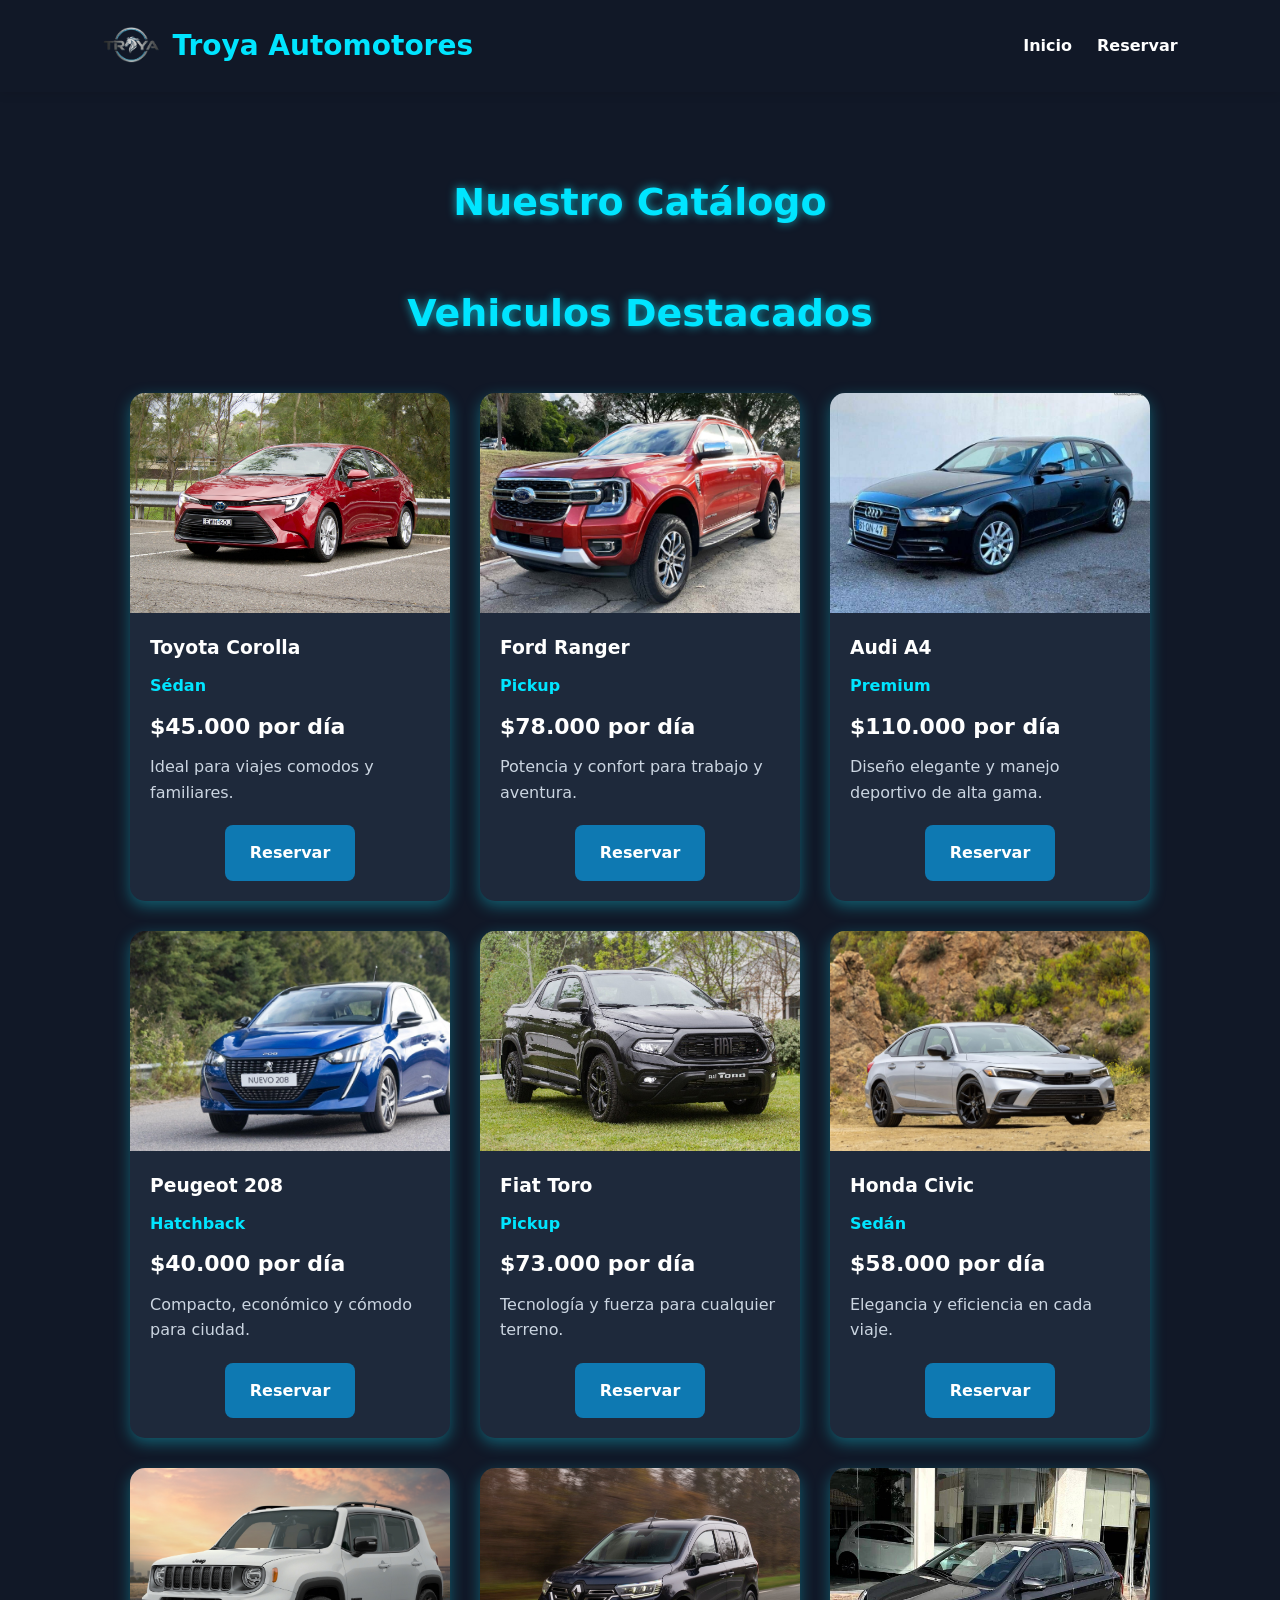
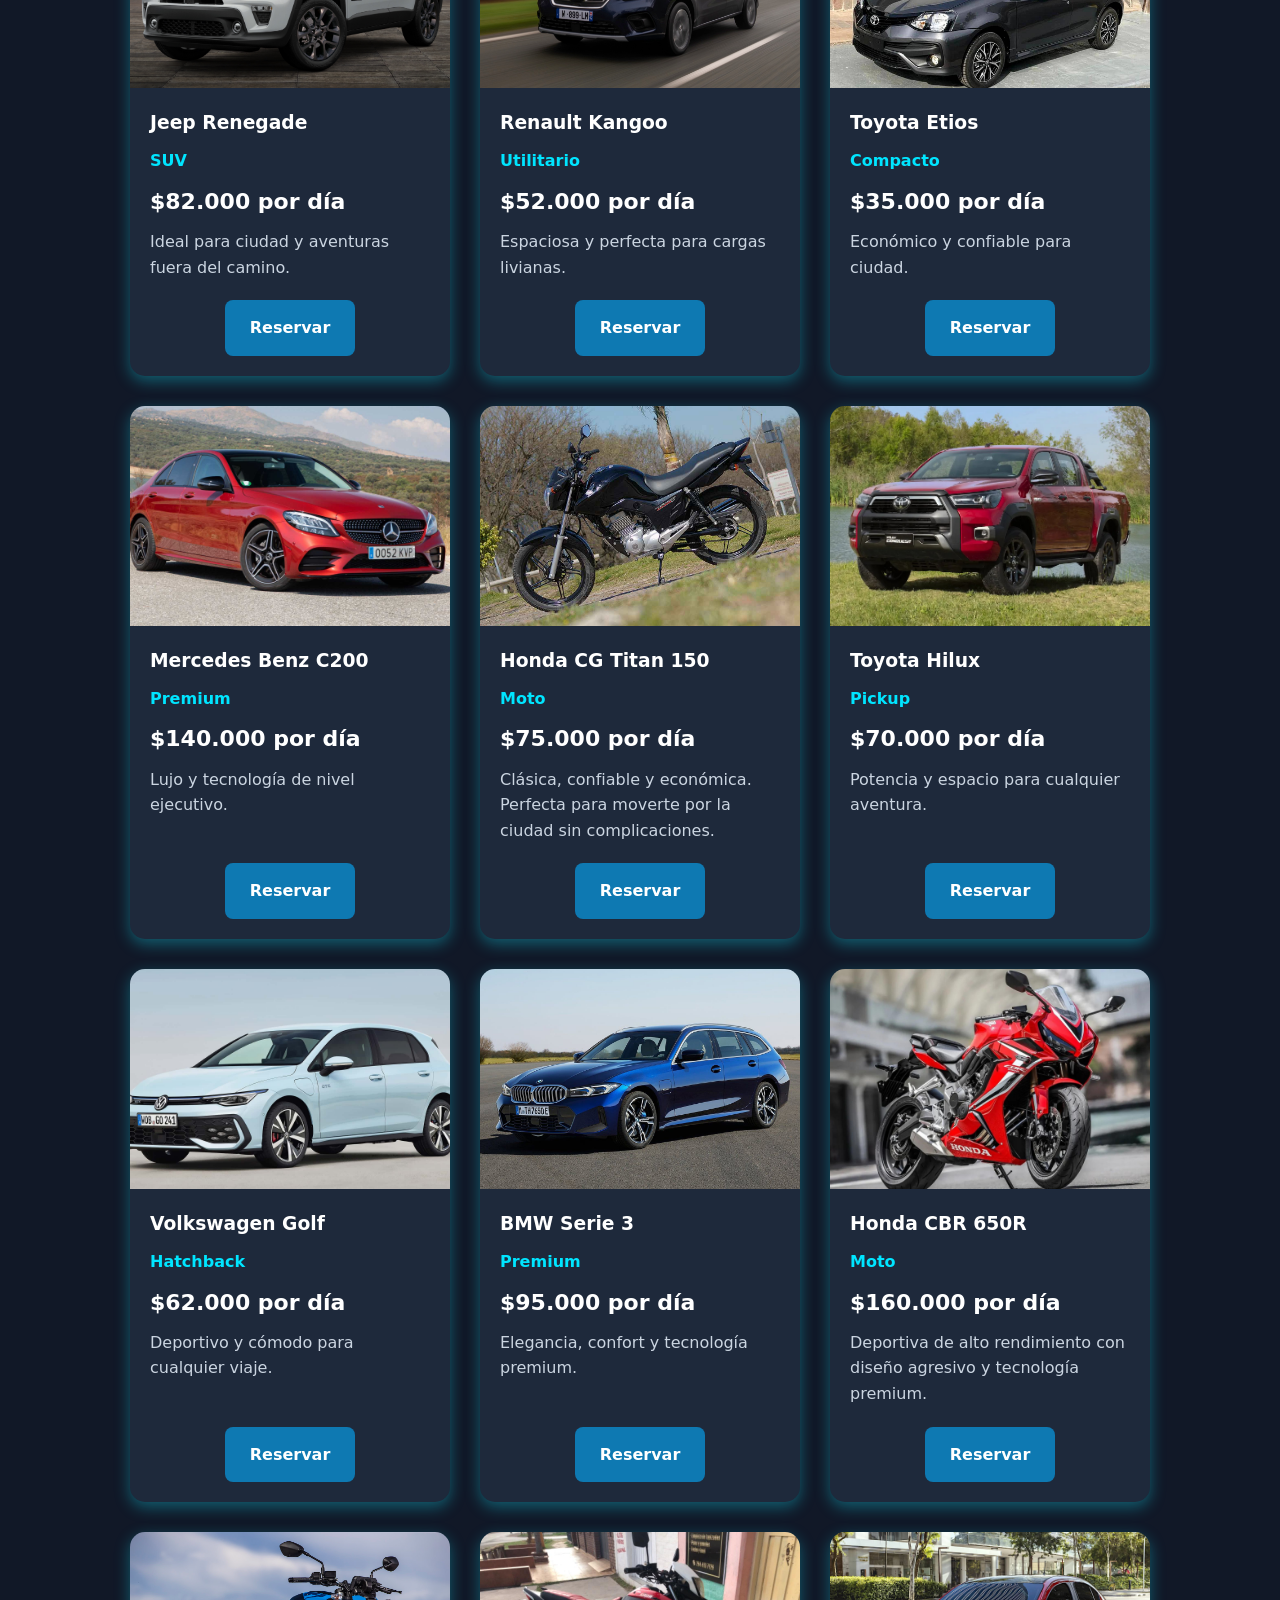
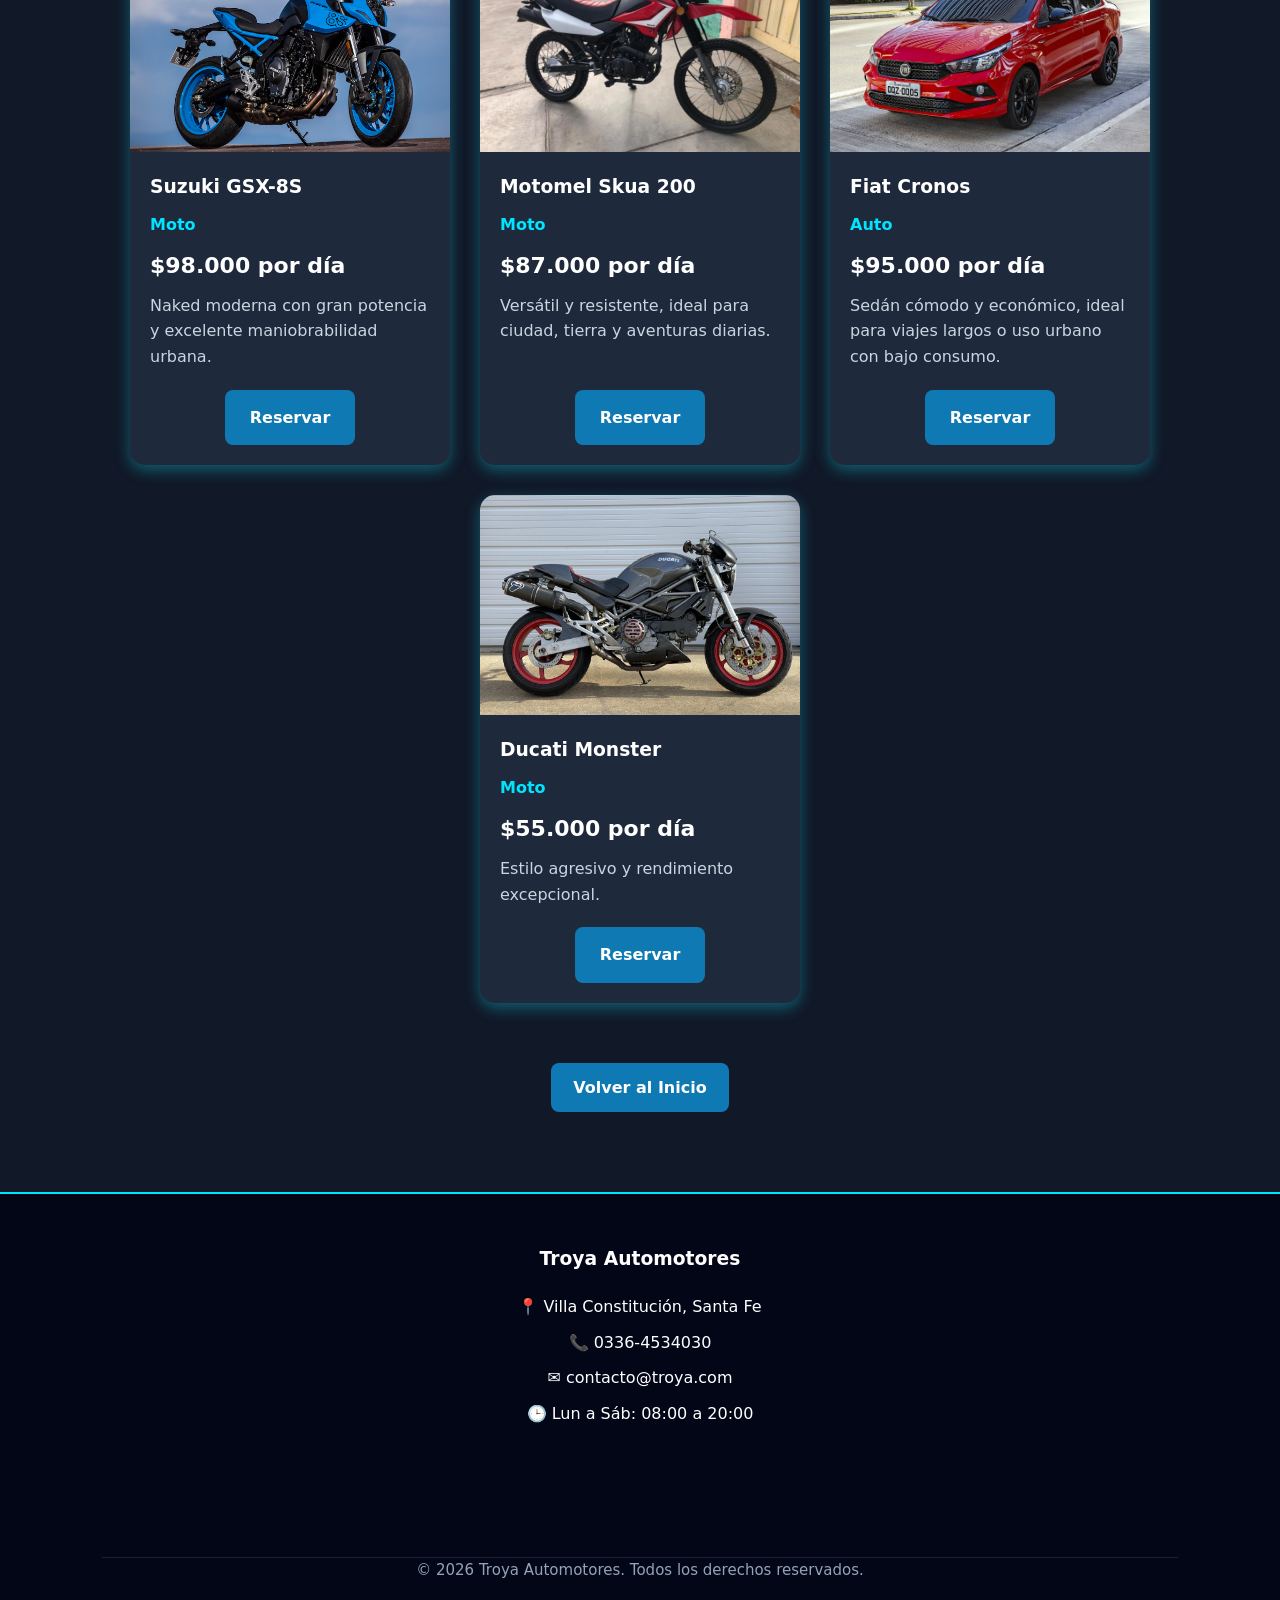
==== commit ec959d1f: "agregacion de autos" ====
--- a/catalogo.html
+++ b/catalogo.html
@@ -317,8 +317,9 @@
                         Reservar
                     </a>
                 </article>
-                <article class="vehiculo-card">
-                    <img src="/img/fiat-cronos.jpg" alt="Fiat Cronos" />
+
+                <article class="vehiculo-card">
+                    <img src="/img/CRONOS.jpg" alt="Fiat Cronos" />
 
                     <h3>Fiat Cronos</h3>
 
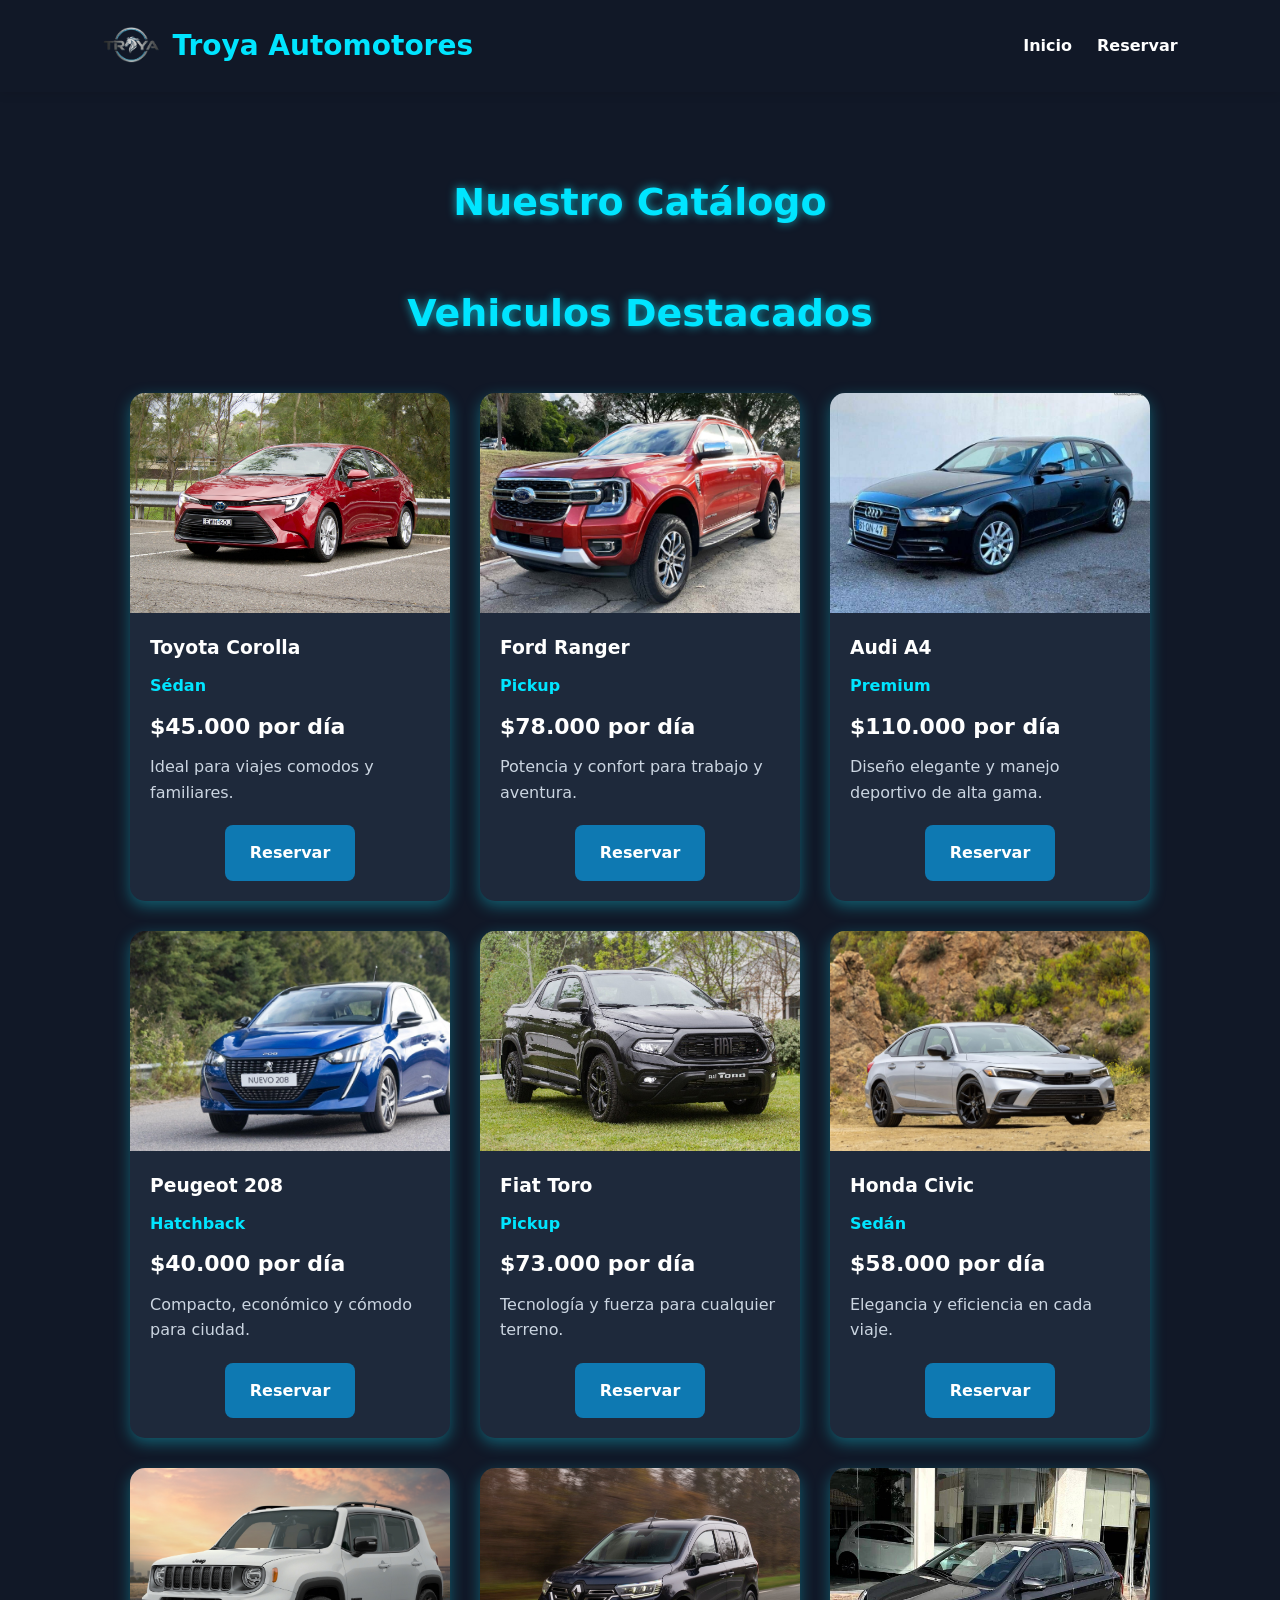
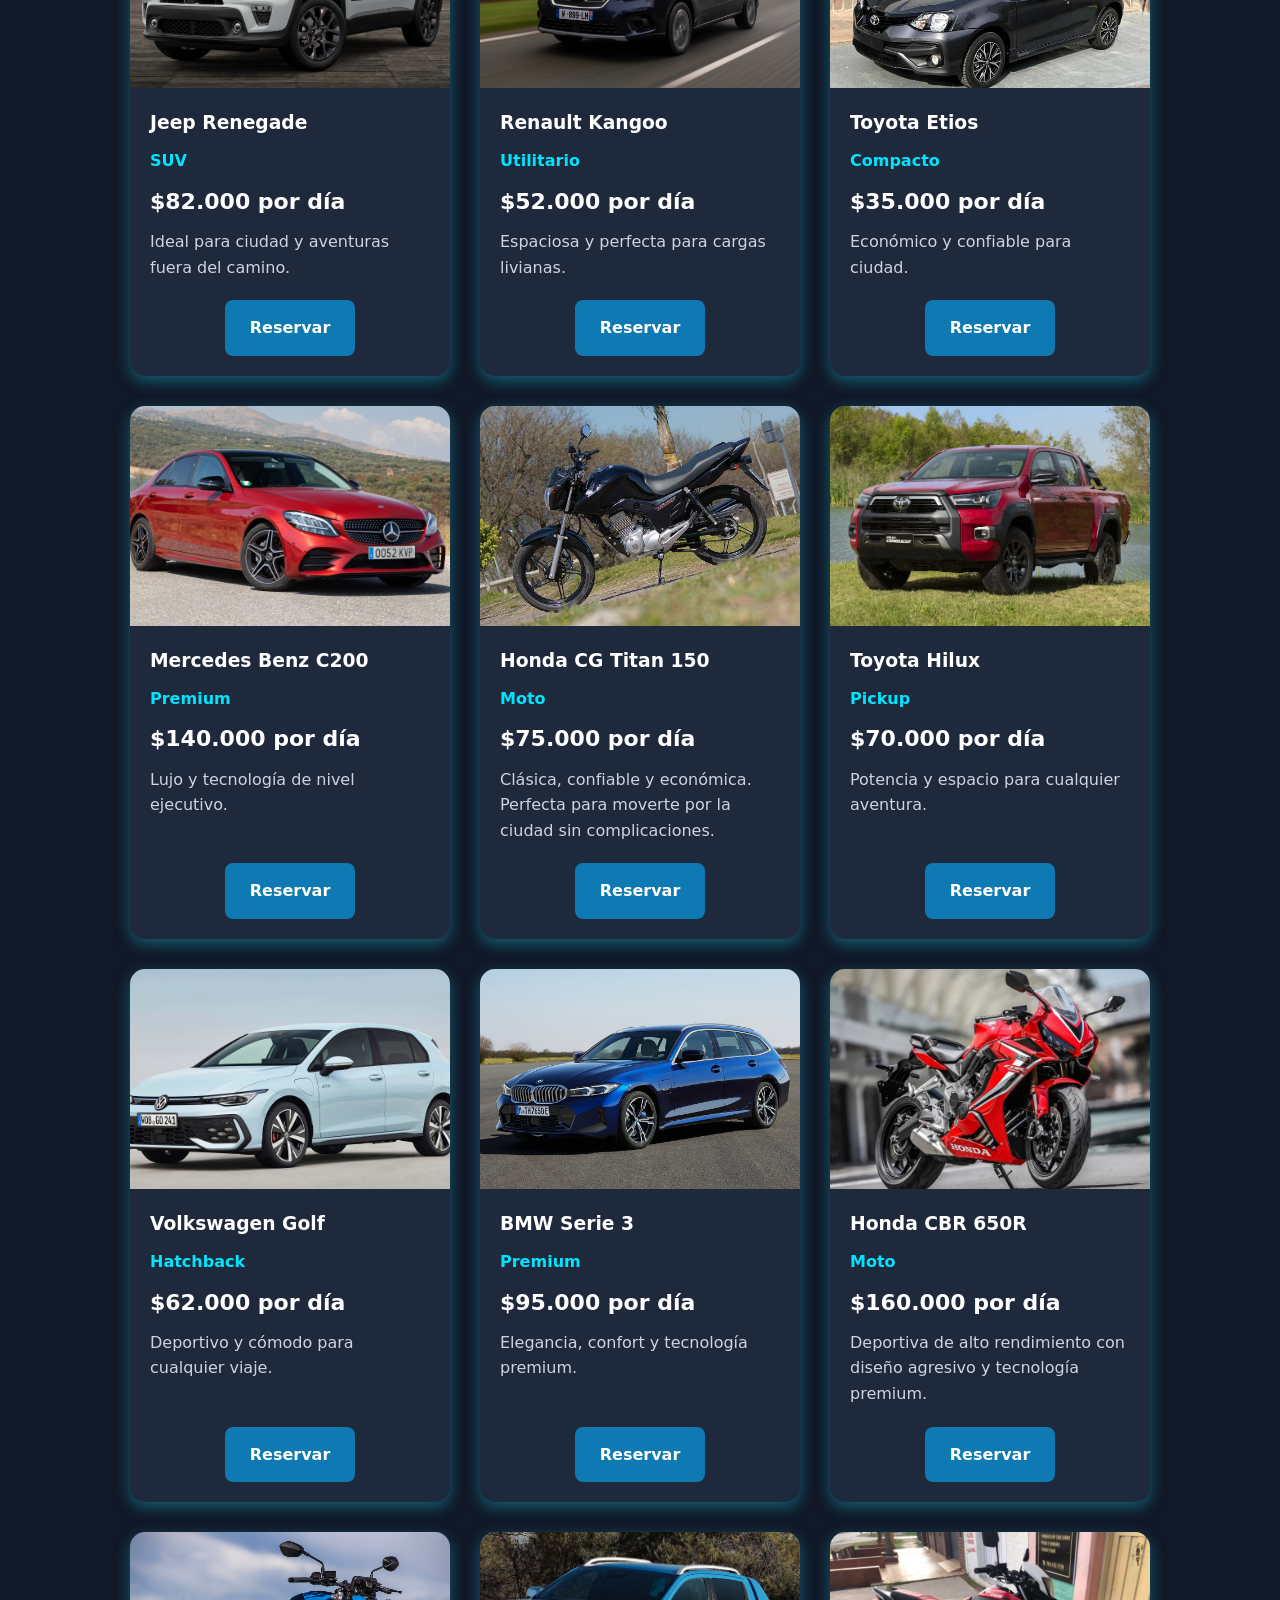
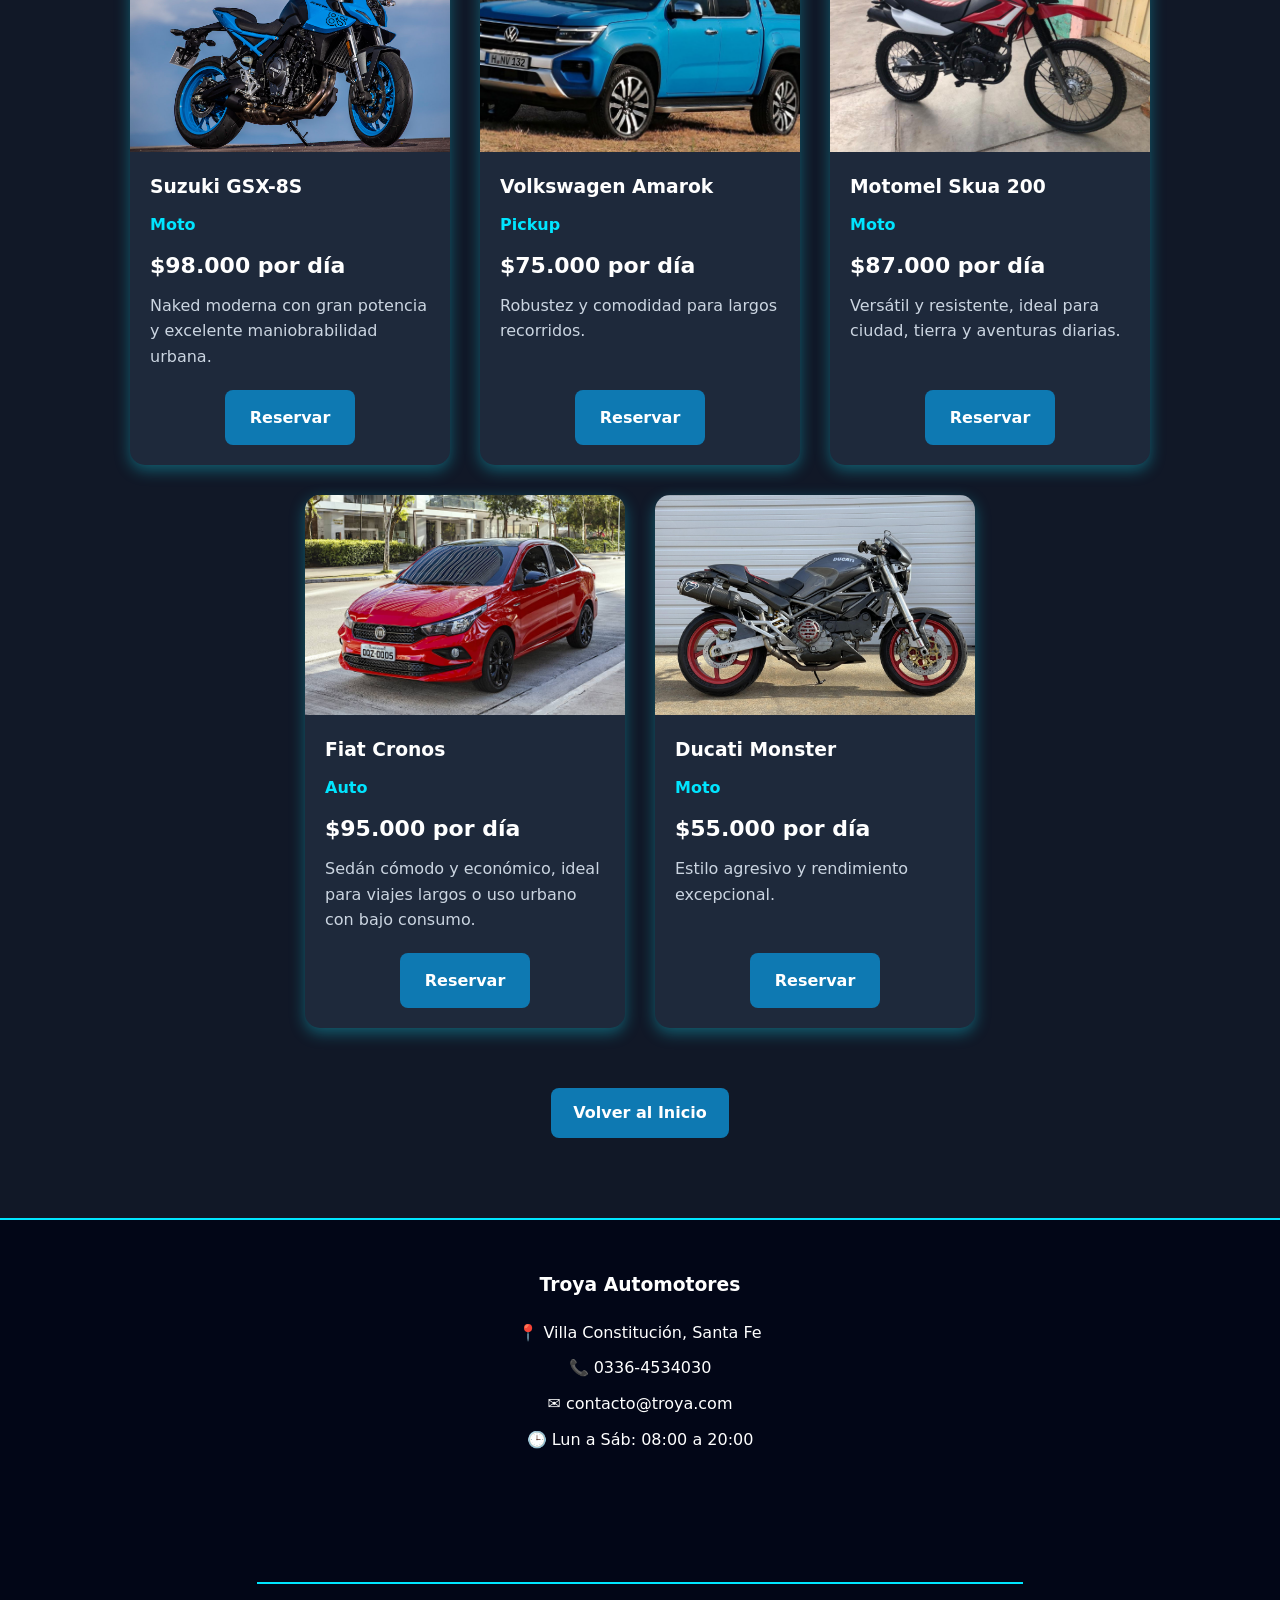
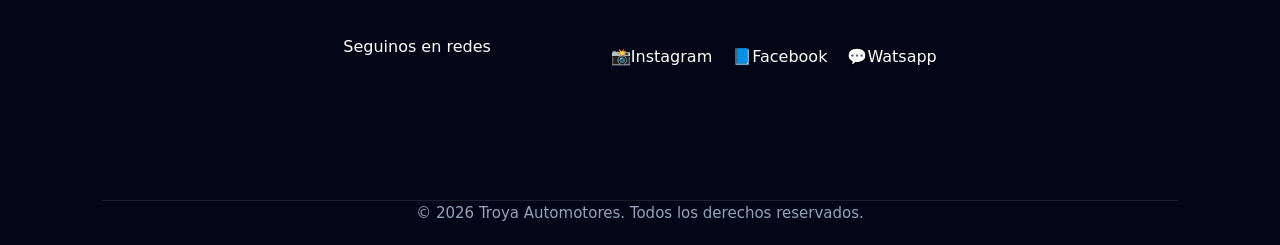
==== commit ca0e0783: "agregacion de redes sociales" ====
--- a/catalogo.html
+++ b/catalogo.html
@@ -13,6 +13,7 @@
     <link rel="stylesheet" href="css/cards.css" />
 
     <link rel="stylesheet" href="css/responsive.css" />
+    <link rel="shortcut icon" href="/img/LOGO_troya.png" type="image/x-icon" />
 </head>
 
 <body>
@@ -300,6 +301,22 @@
                         Reservar
                     </a>
                 </article>
+                <article class="vehiculo-card">
+                    <img src="img/VW_AMAROK.jpeg" alt="Volkswagen Amarok" />
+
+                    <h3>Volkswagen Amarok</h3>
+
+                    <p class="tipo">Pickup</p>
+
+                    <p class="precio">$75.000 por día</p>
+
+                    <p class="descripcion">
+                        Robustez y comodidad para largos recorridos.
+                    </p>
+                    <a href="reserva.html" class="btn">
+                        Reservar
+                    </a>
+                </article>
 
                 <article class="vehiculo-card">
                     <img src="/img/SKUA.jpg" alt="Motomel Skua" />
@@ -377,6 +394,17 @@
             <p>🕒 Lun a Sáb: 08:00 a 20:00</p>
 
         </div>
+
+        <footer class="footer">
+            <p>Seguinos en redes</p>
+
+            <div class="redes">
+                <a href="https://www.instagram.com/troya.automotores/">📸Instagram</a>
+                <a href="https://facebook.com/tuusuario">📘Facebook</a>
+                <a href="https://wa.me/549336450000">💬Watsapp</a>
+            </div>
+        </footer>
+
         <div class="footer-copy">
             <p>
                 © 2026 Troya Automotores. Todos los derechos reservados.
--- a/css/styles.css
+++ b/css/styles.css
@@ -457,6 +457,23 @@
 
   text-align: center;
 }
+.redes {
+  display: flex;
+  justify-content: center;
+  gap: 20px;
+  margin-top: 10px;
+}
+
+.redes a {
+  color: white;
+  text-decoration: none;
+  font-size: 16px;
+  transition: 0.3s;
+}
+
+.redes a:hover {
+  color: #00ffcc;
+}
 
 footer h3 {
   margin-bottom: 20px;
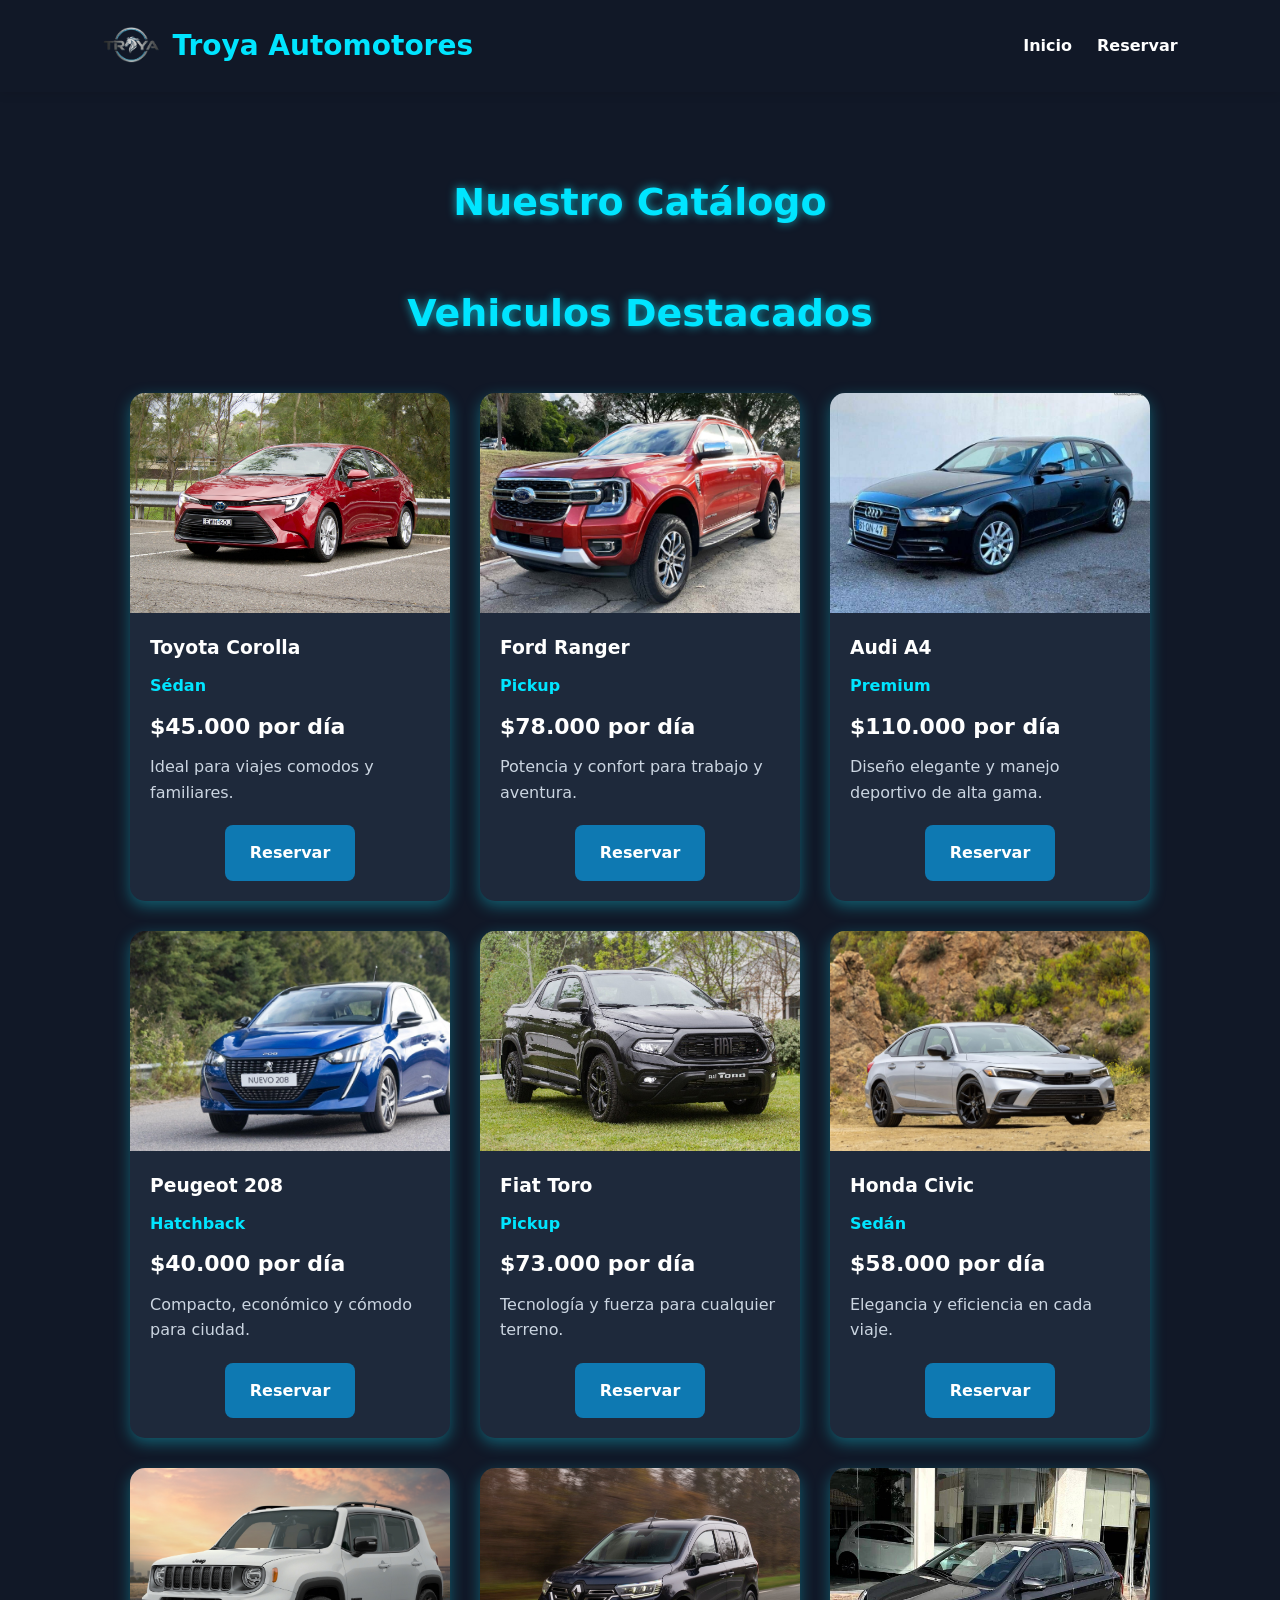
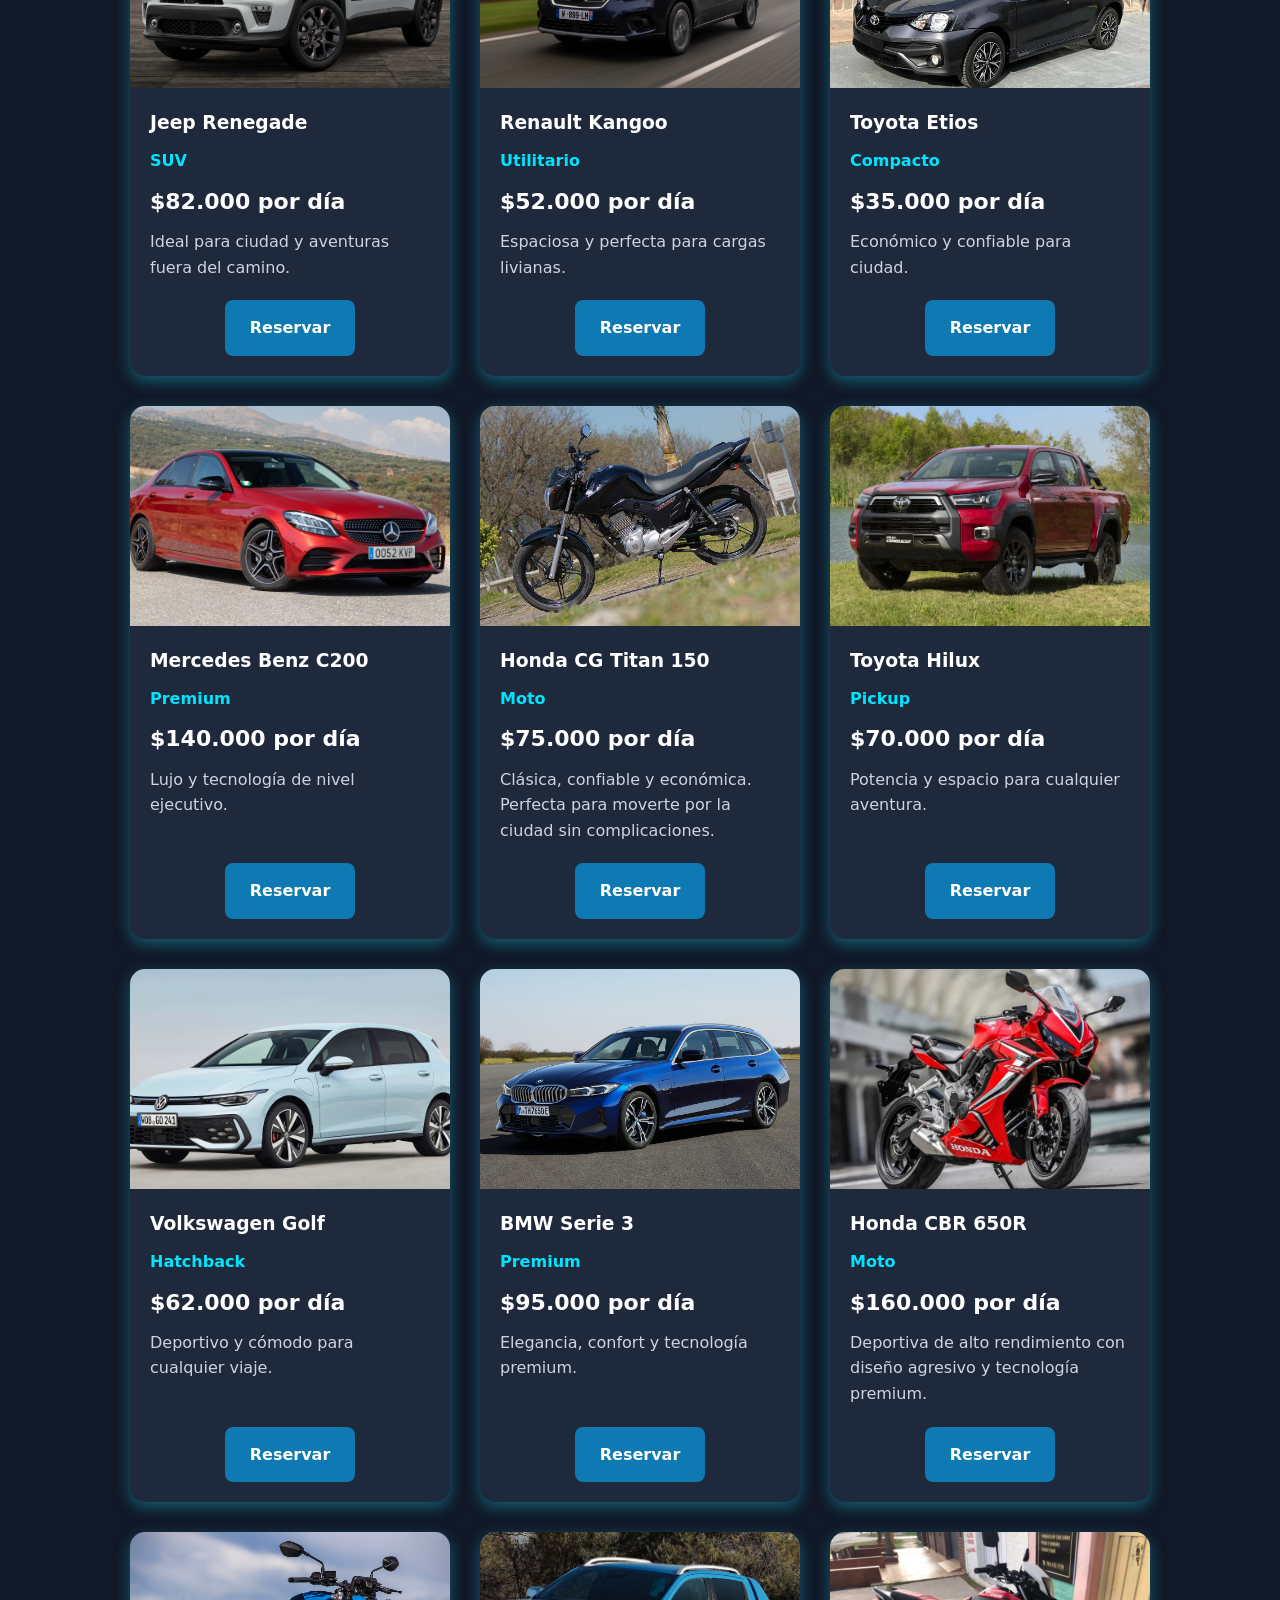
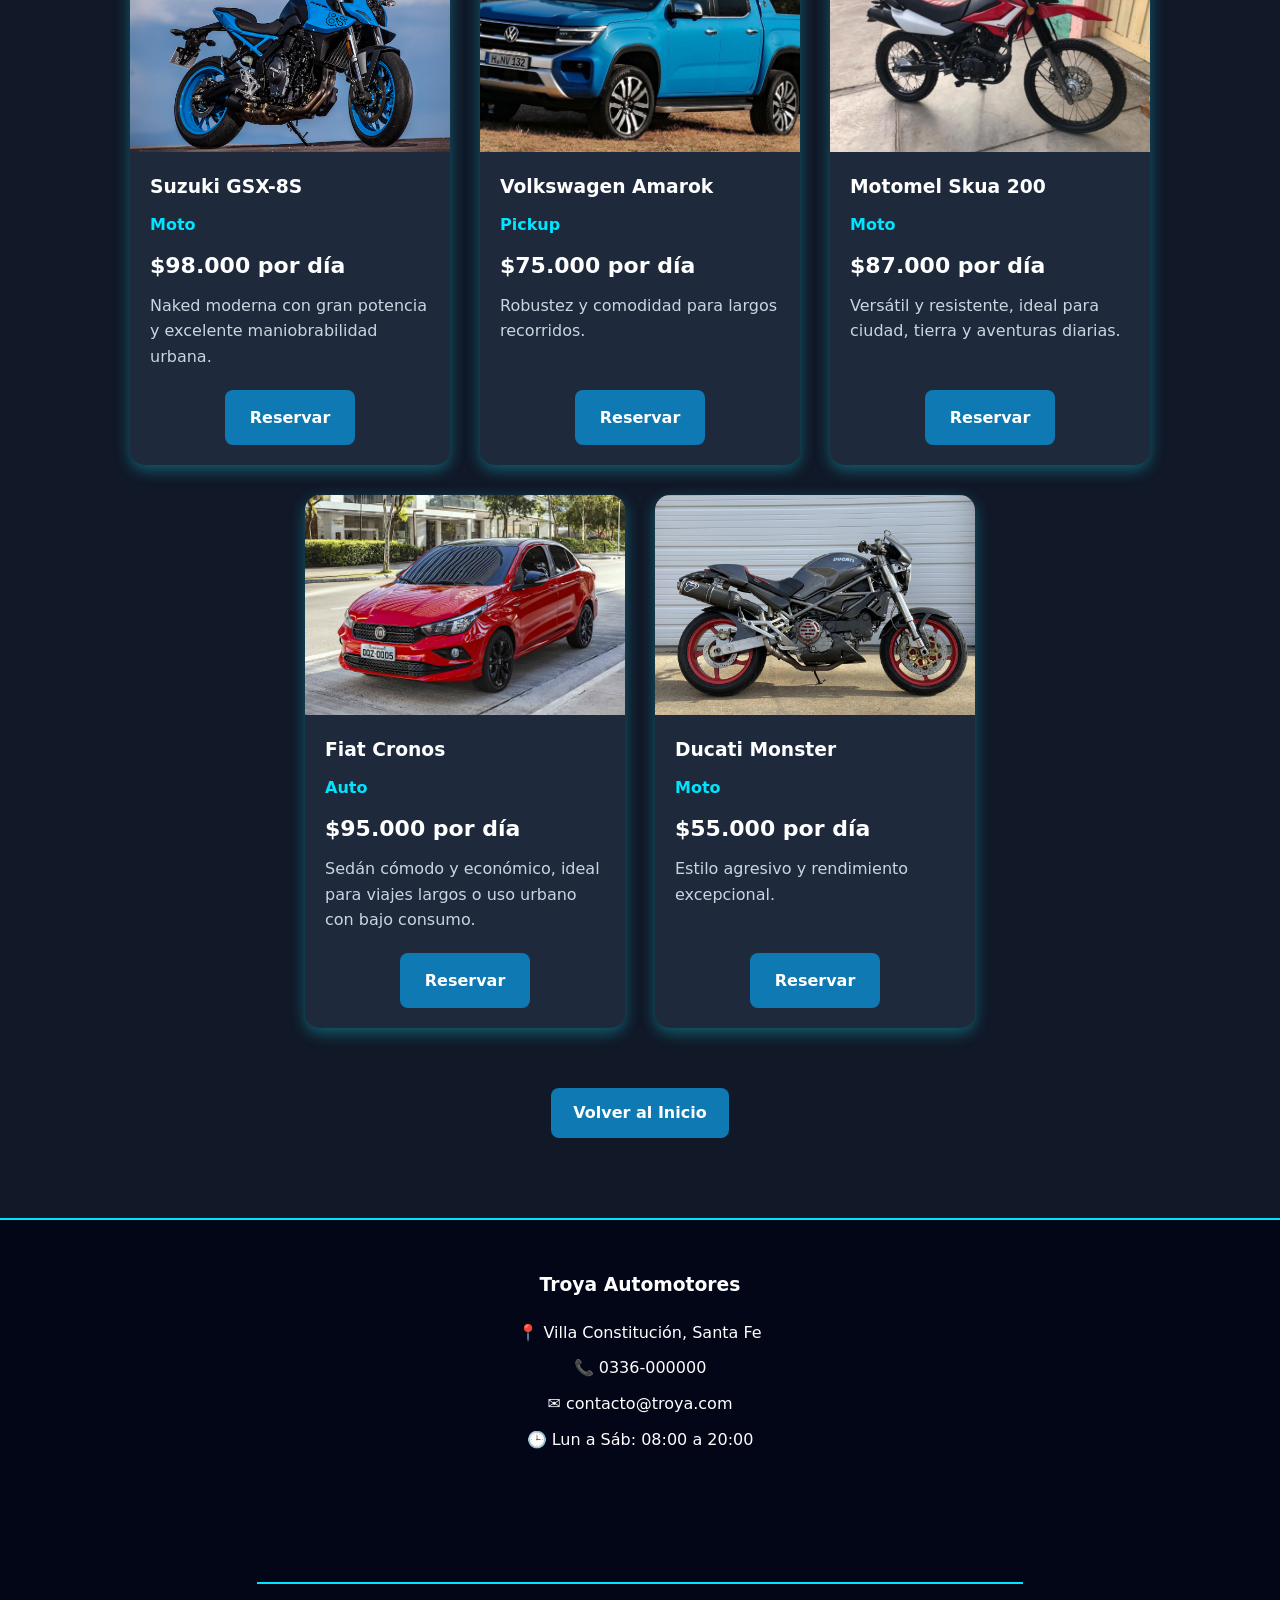
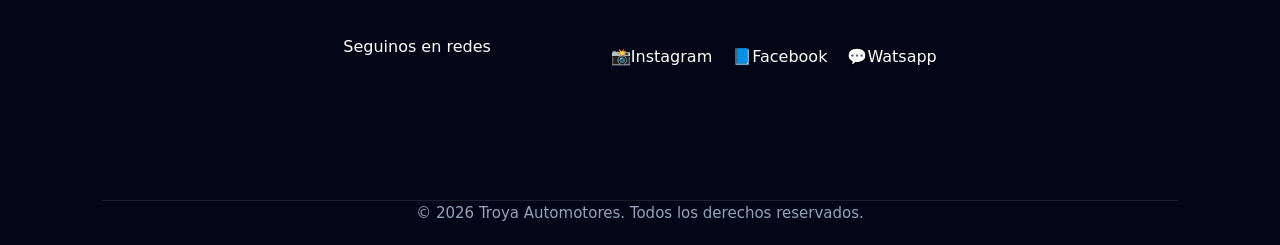
==== commit 57c73c23: "cambios al banner y de footers" ====
--- a/catalogo.html
+++ b/catalogo.html
@@ -271,7 +271,7 @@
                 <article class="vehiculo-card">
                     <img src="/img/CBR.jpg" alt="Honda CBR 650R" />
 
-                    <h3>Honda CBR 650R </h3>
+                    <h3>Honda CBR 650R</h3>
 
                     <p class="tipo">Moto</p>
 
@@ -387,7 +387,7 @@
 
             <p>📍 Villa Constitución, Santa Fe</p>
 
-            <p>📞 0336-4534030</p>
+            <p>📞 0336-000000</p>
 
             <p>✉ contacto@troya.com</p>
 
@@ -400,8 +400,8 @@
 
             <div class="redes">
                 <a href="https://www.instagram.com/troya.automotores/">📸Instagram</a>
-                <a href="https://facebook.com/tuusuario">📘Facebook</a>
-                <a href="https://wa.me/549336450000">💬Watsapp</a>
+                <a href="https://facebook.com/Troyaautomotores">📘Facebook</a>
+                <a href="https://wa.me/549336400000">💬Watsapp</a>
             </div>
         </footer>
 
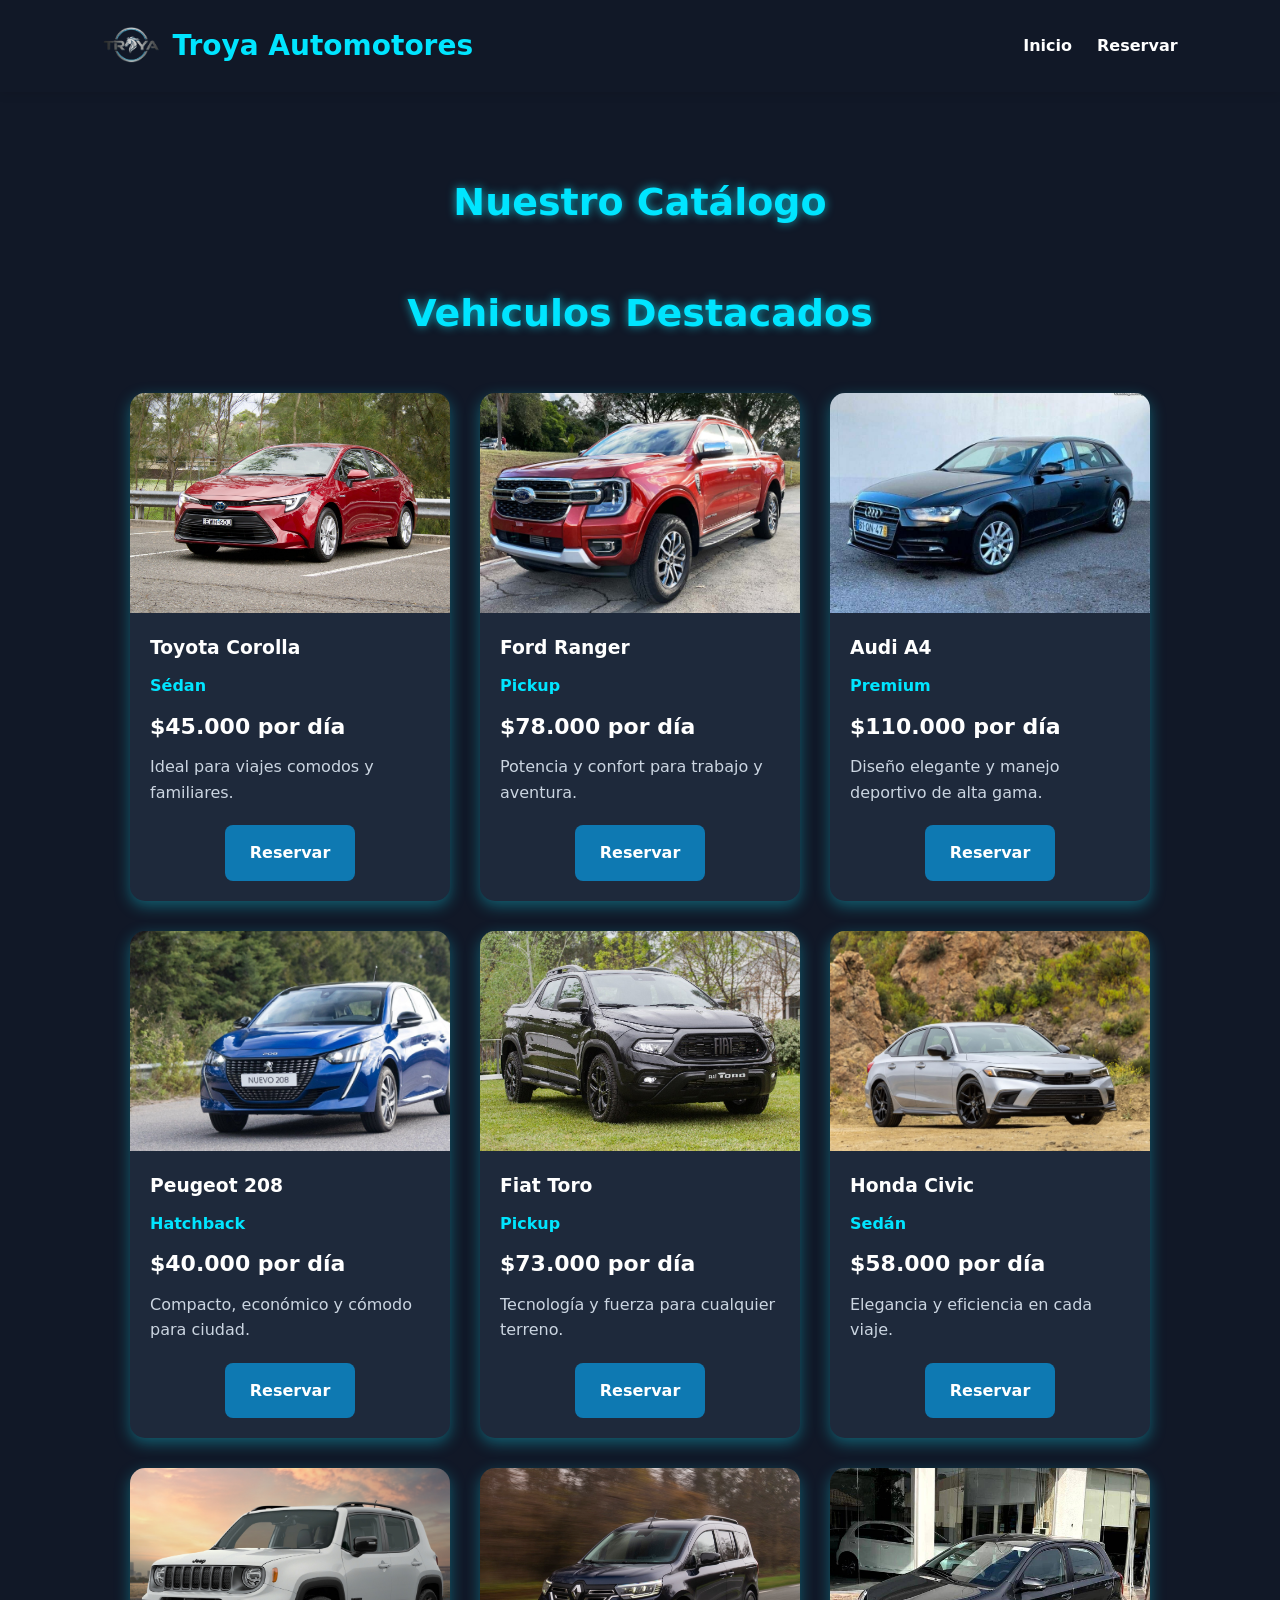
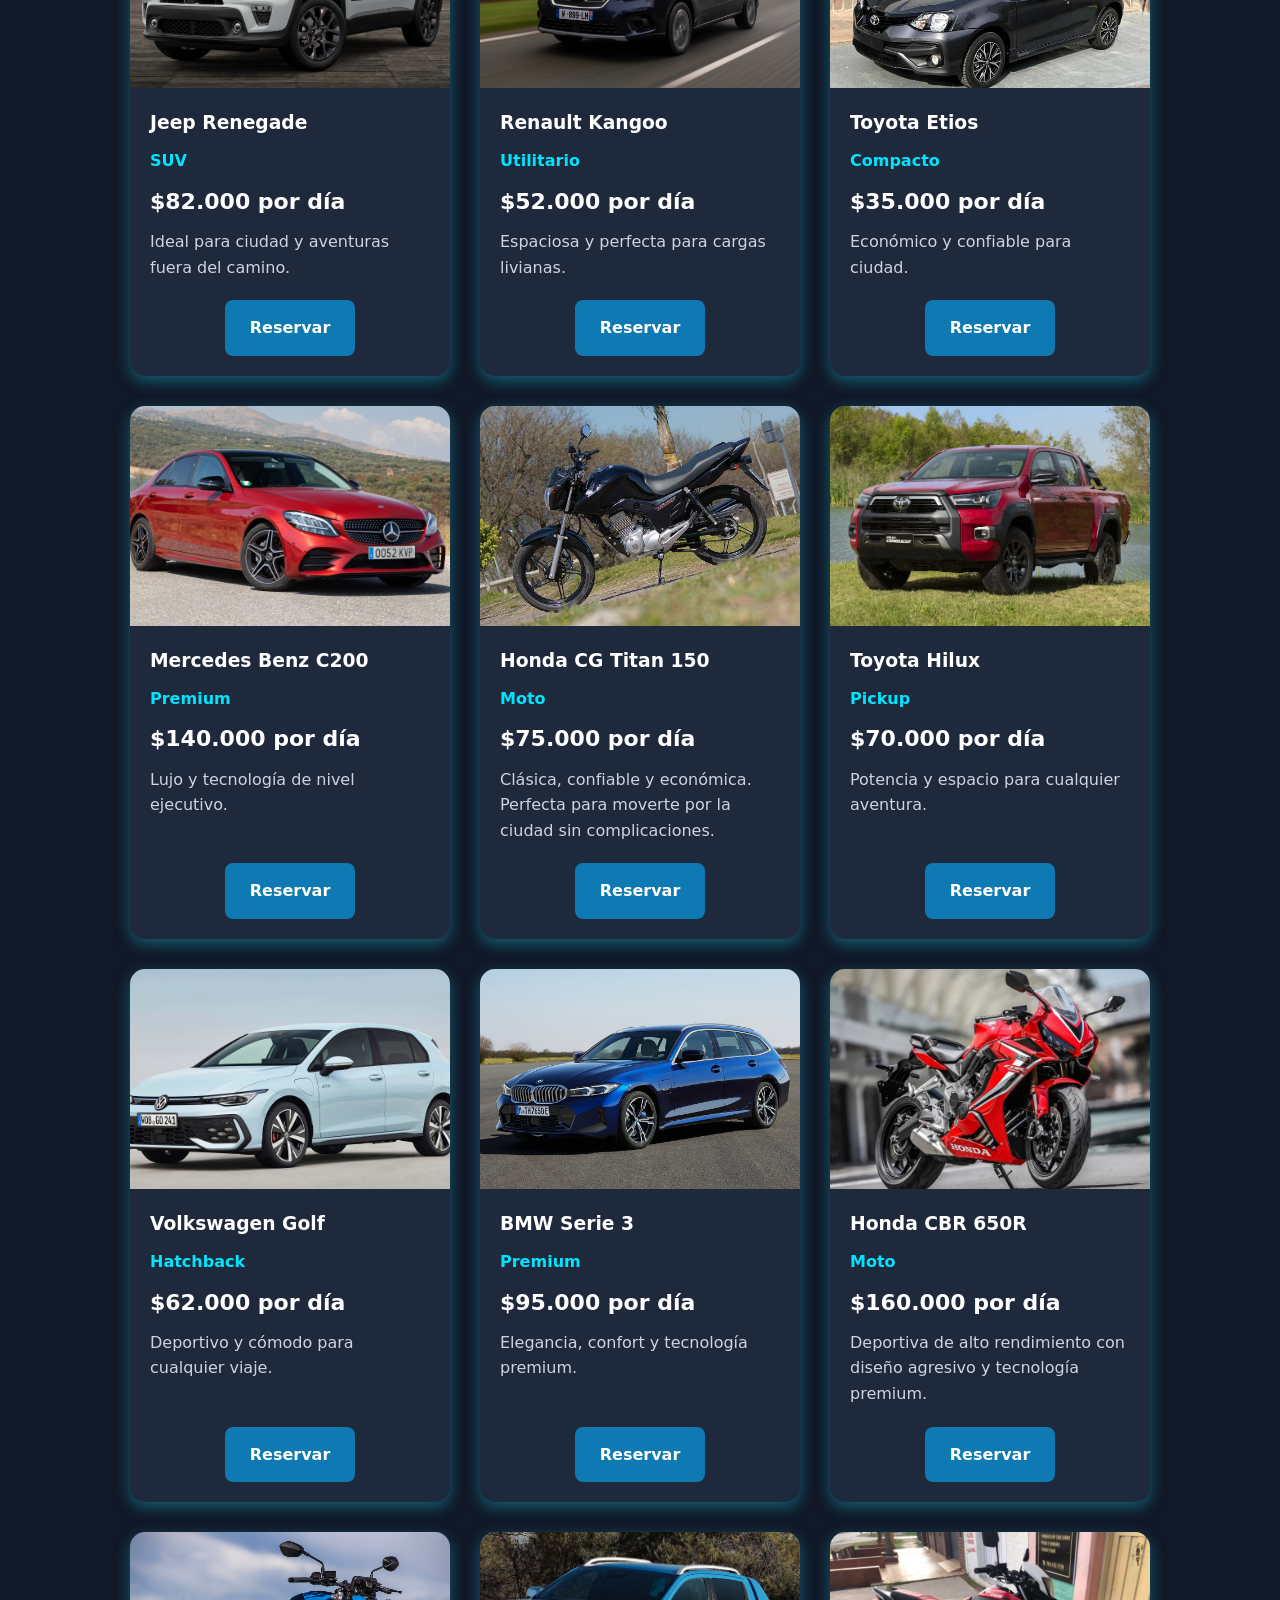
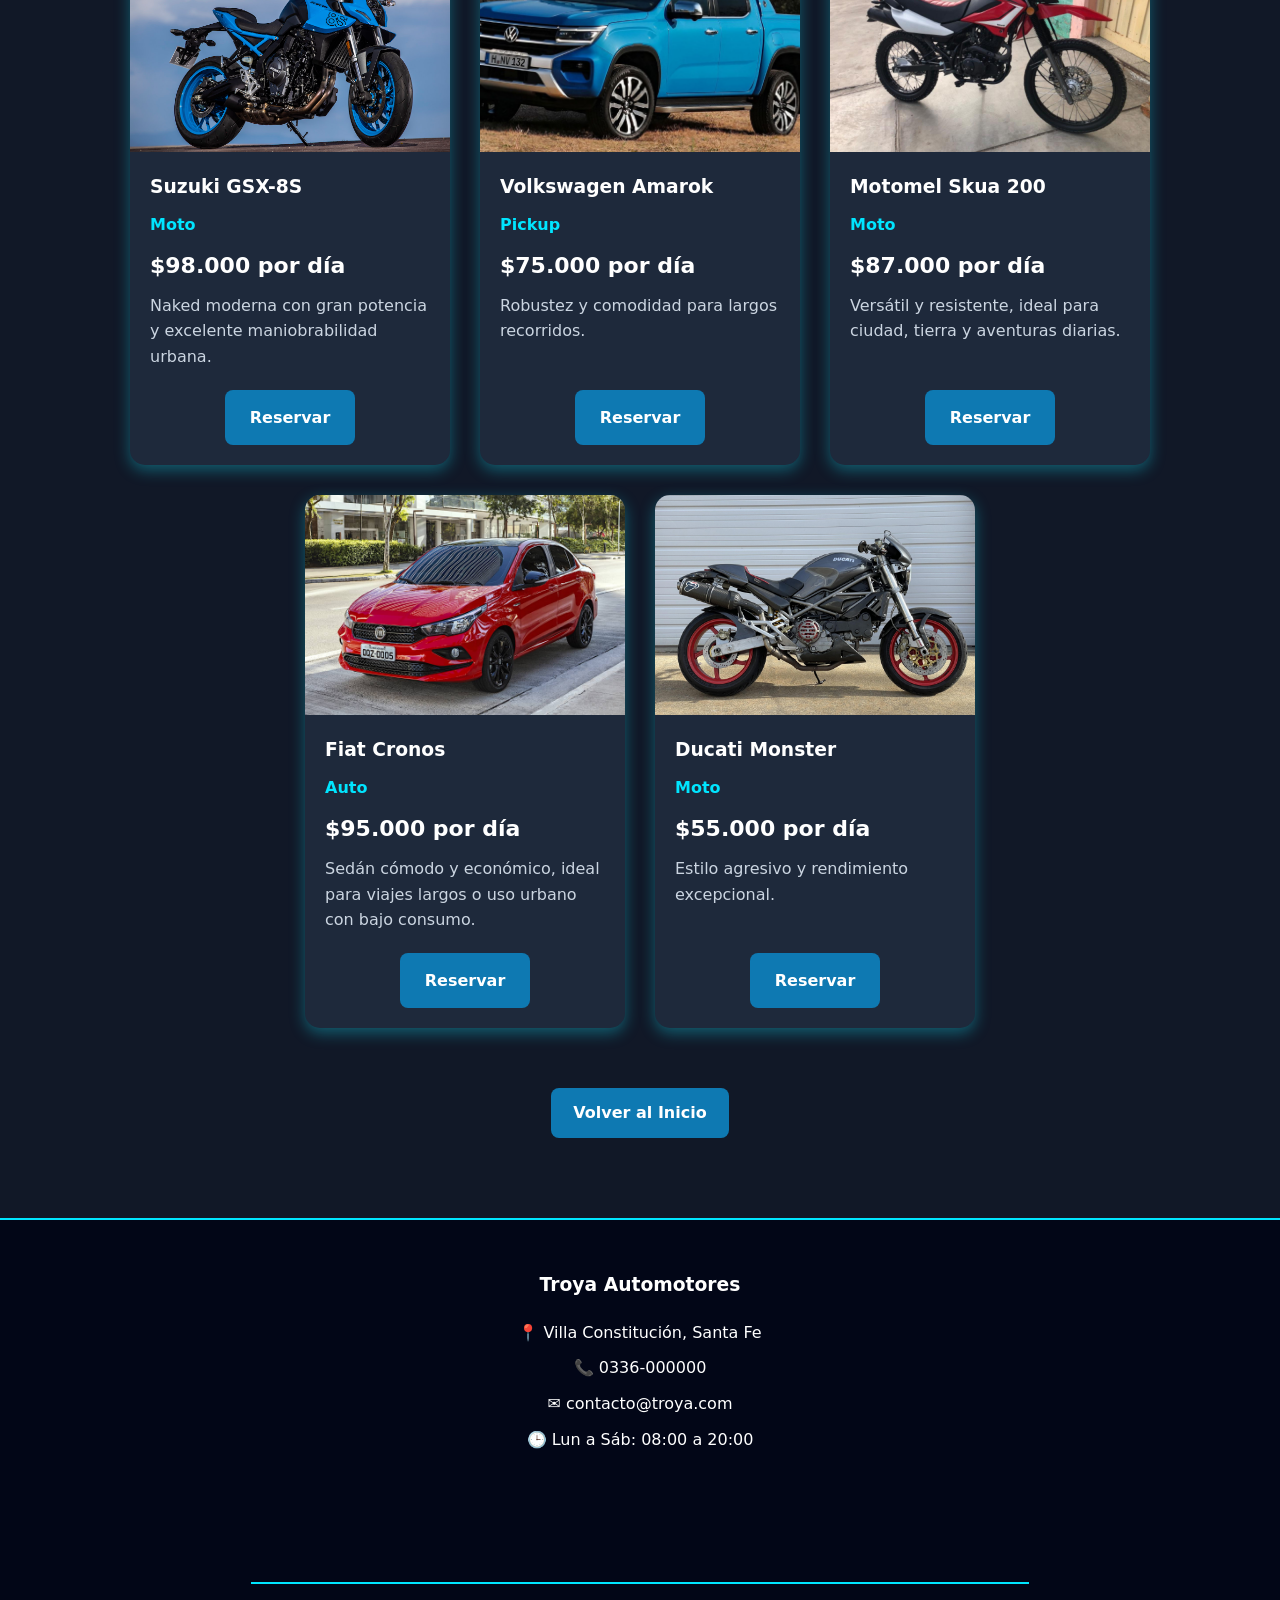
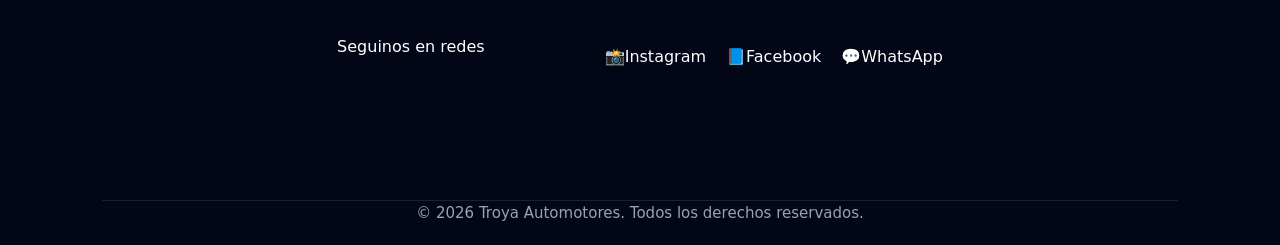
==== commit f293551e: "cambios al banner y de footers" ====
--- a/catalogo.html
+++ b/catalogo.html
@@ -401,7 +401,7 @@
             <div class="redes">
                 <a href="https://www.instagram.com/troya.automotores/">📸Instagram</a>
                 <a href="https://facebook.com/Troyaautomotores">📘Facebook</a>
-                <a href="https://wa.me/549336400000">💬Watsapp</a>
+                <a href="https://wa.me/549336400000">💬WhatsApp</a>
             </div>
         </footer>
 
